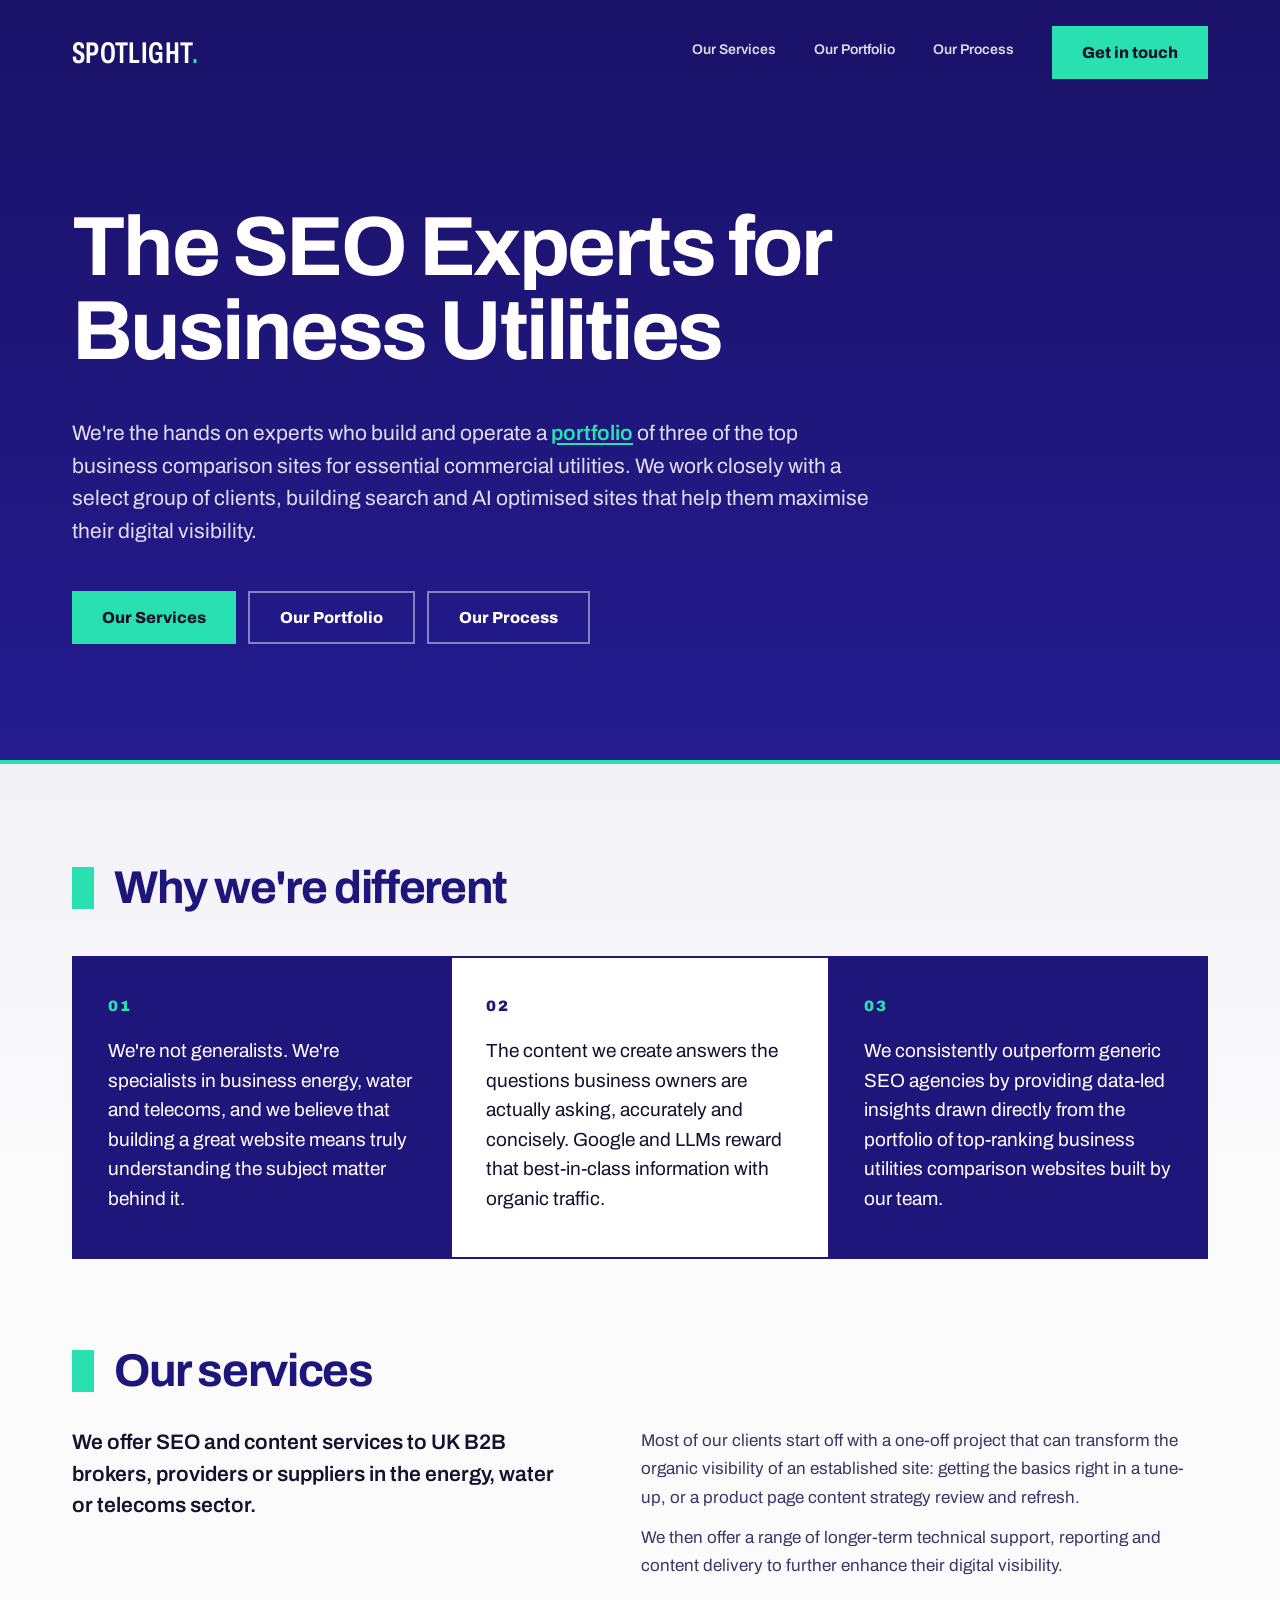
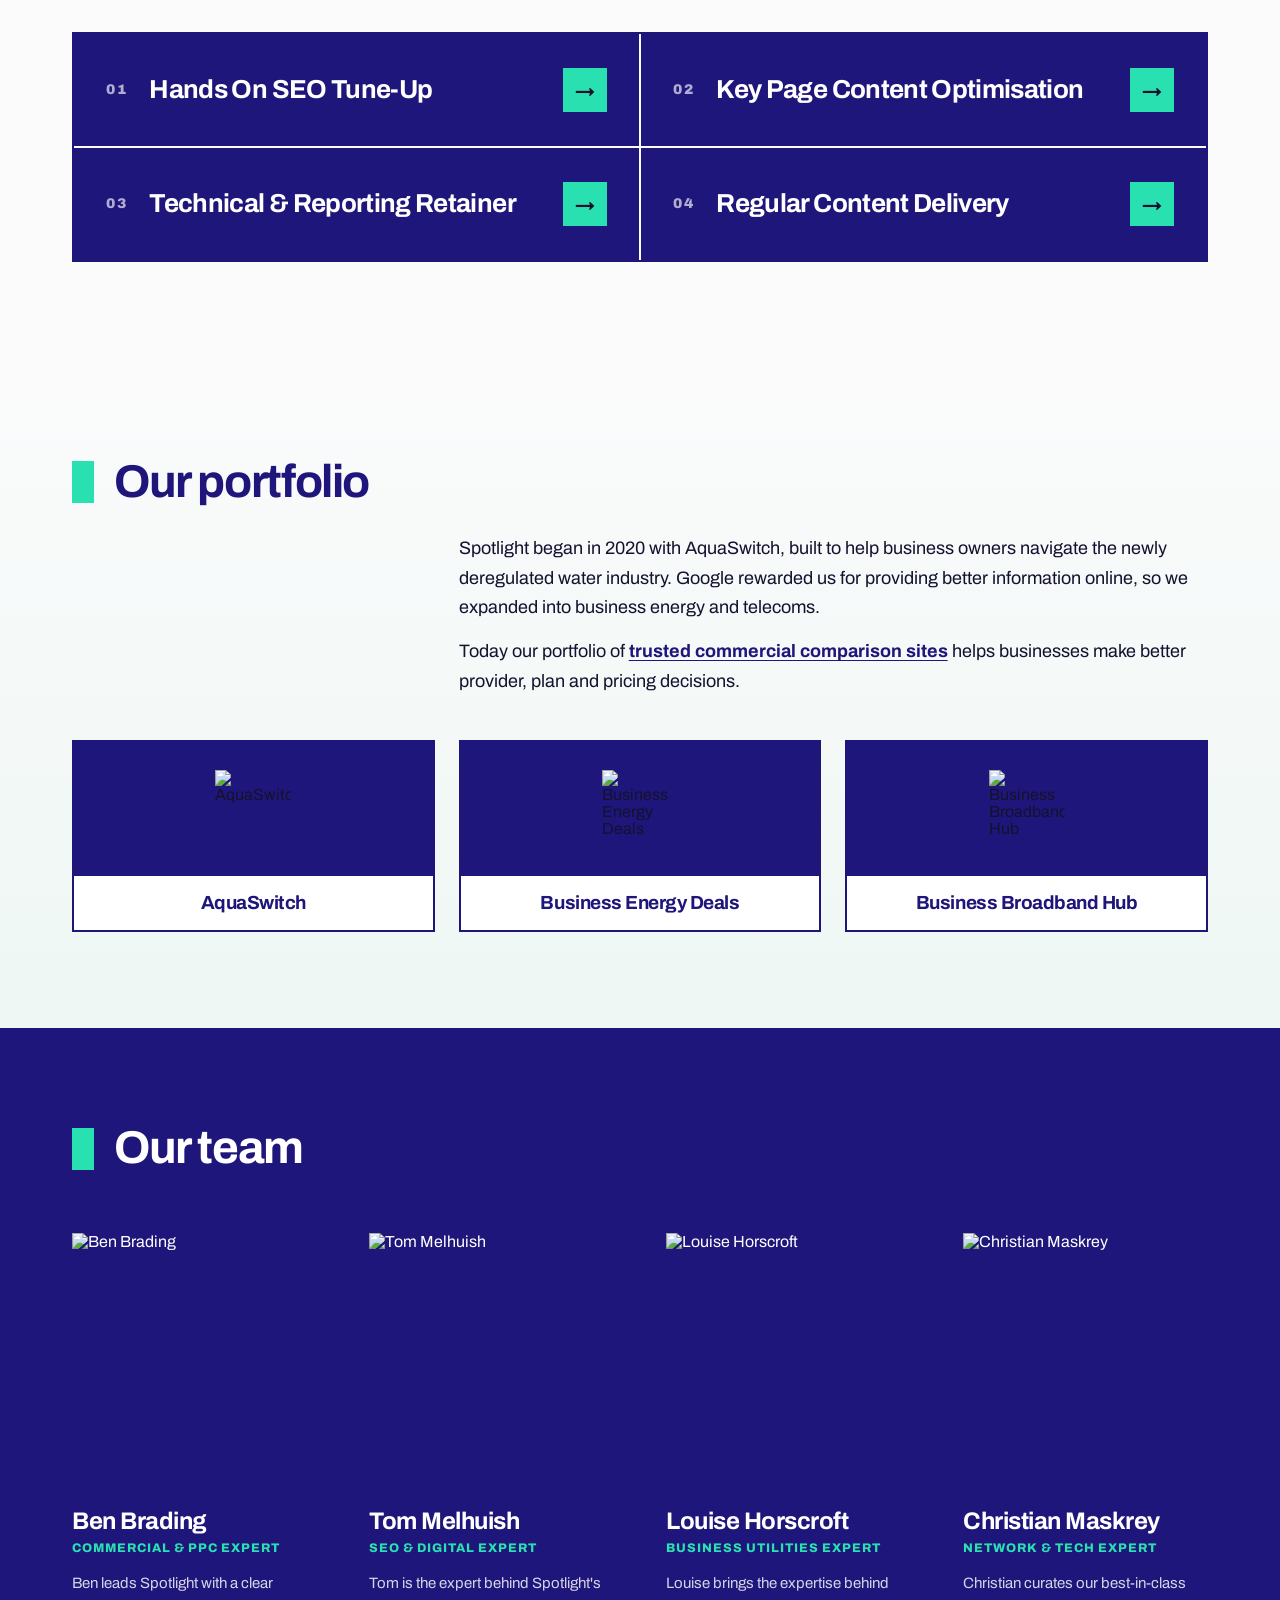
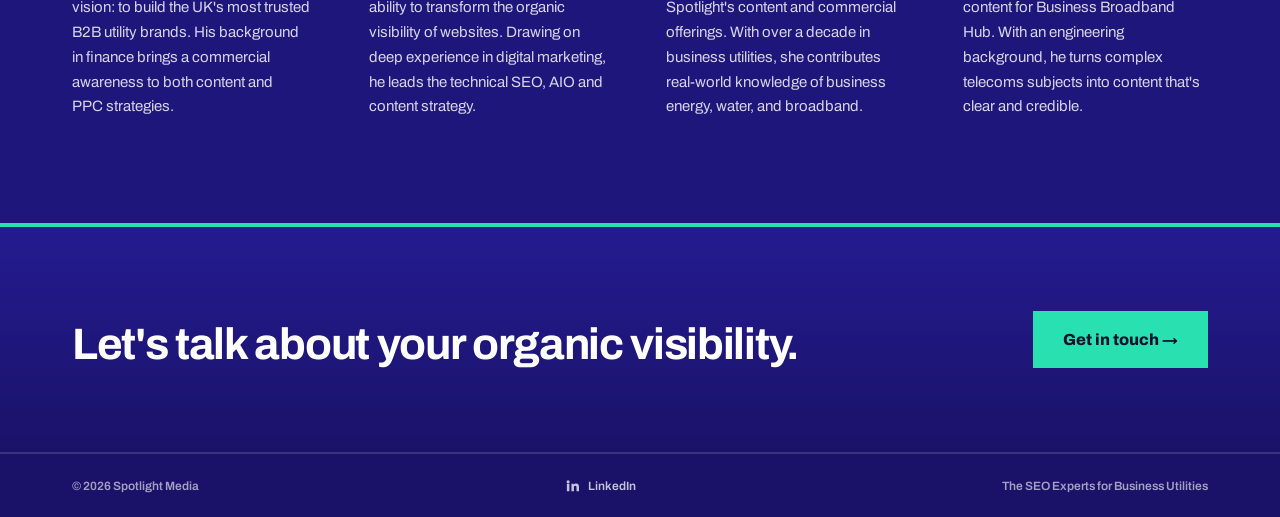
==== webflow/homepage/index.html @ 0e0b604a "Point homepage images at Webflow-hosted asset URLs Swap the local uploads/ references for the CDN UR" ====
<!DOCTYPE html>
<html lang="en-GB">
<head>
<meta charset="utf-8">
<meta name="viewport" content="width=device-width, initial-scale=1">
<title>Spotlight Media — The SEO Experts for Business Utilities</title>
<meta name="description" content="Specialist SEO and content agency for UK B2B energy, water and telecoms brands.">
<link rel="icon" href="assets/favicon.ico" sizes="any">
<link rel="icon" type="image/png" sizes="48x48" href="assets/favicon-48.png">
<link rel="icon" type="image/png" sizes="192x192" href="assets/favicon-192.png">
<link rel="apple-touch-icon" sizes="180x180" href="assets/apple-touch-icon.png">
<link rel="manifest" href="assets/site.webmanifest">
<link rel="preconnect" href="https://fonts.googleapis.com">
<link rel="preconnect" href="https://fonts.gstatic.com" crossorigin>
<link rel="stylesheet" href="https://fonts.googleapis.com/css2?family=Archivo:wght@400;500;600;700;800;900&display=swap">
<link rel="stylesheet" href="https://fonts.googleapis.com/css2?family=Archivo:wdth,wght@62..125,400..900&display=swap">
<link rel="stylesheet" href="global.css">
</head>
<body>
<!--
  FULL PAGE ASSEMBLY — for browser preview only.
  This file stitches the three components together exactly as Webflow would:
  header.html's <header> + homepage-body.html's <main> + footer.html's <footer>.
  When rebuilding in Webflow, header and footer become Components dropped
  onto every page; only the <main> content here is homepage-specific.
-->

<header class="site-header">
  <nav class="nav">
    <a href="/" class="logo">SPOTLIGHT<span class="logo__dot">.</span></a>

    <input type="checkbox" id="nav-toggle" class="nav-toggle-input">
    <label for="nav-toggle" class="nav-toggle-label" aria-label="Toggle menu"><span></span><span></span><span></span></label>

    <ul class="nav-menu">
      <li class="nav-dropdown">
        <input type="checkbox" id="services-dd" class="dropdown-toggle-input">
        <label for="services-dd" class="nav-link dropdown-toggle-label">Our Services</label>
        <div class="dropdown-list">
          <div class="dropdown-panel">
            <a class="dropdown-link" href="hands-on-seo-tune-up.html">Hands On SEO Tune-Up</a>
            <a class="dropdown-link" href="key-page-content-optimisation.html">Key Page Content Optimisation</a>
            <a class="dropdown-link" href="#">Technical &amp; Reporting Retainer</a>
            <a class="dropdown-link" href="#">Regular Content Delivery</a>
          </div>
        </div>
      </li>
      <li><a class="nav-link" href="portfolio.html">Our Portfolio</a></li>
      <li><a class="nav-link" href="process.html">Our Process</a></li>
      <li><a class="btn btn--mint" href="https://www.spotlightmedia.io/contact-us">Get in touch</a></li>
    </ul>
  </nav>

  <section class="hero">
    <h1 class="hero__title">The SEO Experts for Business Utilities</h1>
    <p class="hero__lead">We're the hands on experts who build and operate a <a href="portfolio.html">portfolio</a> of three of the top business comparison sites for essential commercial utilities. We work closely with a select group of clients, building search and AI optimised sites that help them maximise their digital visibility.</p>
    <div class="hero__actions">
      <a class="btn btn--mint" href="#our-services">Our Services</a>
      <a class="btn btn--outline" href="portfolio.html">Our Portfolio</a>
      <a class="btn btn--outline" href="process.html">Our Process</a>
    </div>
  </section>
</header>

<main>

  <div class="rule"></div>

  <section class="section" style="padding-top:100px;padding-bottom:88px;background:linear-gradient(180deg,var(--grey-1) 0%,var(--page) 70%)">
    <h2 class="section-heading"><span class="section-heading__bar"></span>Why we're different</h2>
    <div class="diff-grid">
      <div class="diff-card diff-card--navy">
        <div class="diff-card__number">01</div>
        <p class="diff-card__text">We're not generalists. We're specialists in business energy, water and telecoms, and we believe that building a great website means truly understanding the subject matter behind it.</p>
      </div>
      <div class="diff-card diff-card--white">
        <div class="diff-card__number">02</div>
        <p class="diff-card__text">The content we create answers the questions business owners are actually asking, accurately and concisely. Google and LLMs reward that best-in-class information with organic traffic.</p>
      </div>
      <div class="diff-card diff-card--navy">
        <div class="diff-card__number">03</div>
        <p class="diff-card__text">We consistently outperform generic SEO agencies by providing data-led insights drawn directly from the portfolio of top-ranking business utilities comparison websites built by our team.</p>
      </div>
    </div>
  </section>

  <section id="our-services" class="section" style="padding-top:0;padding-bottom:100px">
    <h2 class="section-heading" style="margin-bottom:32px"><span class="section-heading__bar"></span>Our services</h2>
    <div class="services-intro">
      <p class="services-intro__lead">We offer SEO and content services to UK B2B brokers, providers or suppliers in the energy, water or telecoms sector.</p>
      <div class="services-intro__copy">
        <p>Most of our clients start off with a one-off project that can transform the organic visibility of an established site: getting the basics right in a tune-up, or a product page content strategy review and refresh.</p>
        <p>We then offer a range of longer-term technical support, reporting and content delivery to further enhance their digital visibility.</p>
      </div>
    </div>
    <div class="service-tiles">
      <a class="stile" href="hands-on-seo-tune-up.html"><span class="stile__number">01</span><span class="stile__title">Hands On SEO Tune-Up</span><span class="stile__arrow">→</span></a>
      <a class="stile" href="key-page-content-optimisation.html"><span class="stile__number">02</span><span class="stile__title">Key Page Content Optimisation</span><span class="stile__arrow">→</span></a>
      <a class="stile" href="#"><span class="stile__number">03</span><span class="stile__title">Technical &amp; Reporting Retainer</span><span class="stile__arrow">→</span></a>
      <a class="stile" href="#"><span class="stile__number">04</span><span class="stile__title">Regular Content Delivery</span><span class="stile__arrow">→</span></a>
    </div>
  </section>

  <section class="section" style="padding-top:96px;padding-bottom:96px;background:linear-gradient(180deg,var(--page) 0%,var(--mint-wash) 100%)">
    <h2 class="section-heading" style="margin-bottom:0"><span class="section-heading__bar"></span>Our portfolio</h2>
    <div class="portfolio-intro">
      <div class="portfolio-intro__copy">
        <p>Spotlight began in 2020 with AquaSwitch, built to help business owners navigate the newly deregulated water industry. Google rewarded us for providing better information online, so we expanded into business energy and telecoms.</p>
        <p>Today our portfolio of <a href="#">trusted commercial comparison sites</a> helps businesses make better provider, plan and pricing decisions.</p>
      </div>
    </div>
    <div class="portfolio-grid">
      <a class="pcard" href="#">
        <span class="pcard__image"><img src="https://cdn.prod.website-files.com/6706211543b3f7039297bd5b/6a85c225a0539a653e91e392_aquaswitch-icon.png" alt="AquaSwitch"></span>
        <span class="pcard__label"><span class="pcard__name">AquaSwitch</span></span>
      </a>
      <a class="pcard" href="#">
        <span class="pcard__image"><img src="https://cdn.prod.website-files.com/6706211543b3f7039297bd5b/6a85c225a0539a653e91e397_business-energy-deals-icon.png" alt="Business Energy Deals"></span>
        <span class="pcard__label"><span class="pcard__name">Business Energy Deals</span></span>
      </a>
      <a class="pcard" href="#">
        <span class="pcard__image"><img src="https://cdn.prod.website-files.com/6706211543b3f7039297bd5b/6a85c2250cf874a06ec9a4ac_business-broadband-hub-icon.png" alt="Business Broadband Hub"></span>
        <span class="pcard__label"><span class="pcard__name">Business Broadband Hub</span></span>
      </a>
    </div>
  </section>

  <section class="section" style="padding-top:96px;padding-bottom:104px;background:var(--navy);color:#fff">
    <h2 class="section-heading section-heading--on-navy" style="margin-bottom:60px"><span class="section-heading__bar"></span>Our team</h2>
    <div class="team-grid">
      <div>
        <img class="team-photo" src="https://cdn.prod.website-files.com/6706211543b3f7039297bd5b/69c3b566773a6ce063313638_Ben-Brading-Circle-Bio-1.png" alt="Ben Brading">
        <div class="team-name">Ben Brading</div>
        <div class="team-role">Commercial &amp; PPC Expert</div>
        <p class="team-bio">Ben leads Spotlight with a clear vision: to build the UK's most trusted B2B utility brands. His background in finance brings a commercial awareness to both content and PPC strategies.</p>
      </div>
      <div>
        <img class="team-photo" src="https://cdn.prod.website-files.com/6706211543b3f7039297bd5b/69c3b565dcd1a21b77509ce3_New-Circle-Test-1.png" alt="Tom Melhuish">
        <div class="team-name">Tom Melhuish</div>
        <div class="team-role">SEO &amp; Digital Expert</div>
        <p class="team-bio">Tom is the expert behind Spotlight's ability to transform the organic visibility of websites. Drawing on deep experience in digital marketing, he leads the technical SEO, AIO and content strategy.</p>
      </div>
      <div>
        <img class="team-photo" src="https://cdn.prod.website-files.com/6706211543b3f7039297bd5b/69c3b5666724a87e34dafbef_Louise-Horscroft.png" alt="Louise Horscroft">
        <div class="team-name">Louise Horscroft</div>
        <div class="team-role">Business Utilities Expert</div>
        <p class="team-bio">Louise brings the expertise behind Spotlight's content and commercial offerings. With over a decade in business utilities, she contributes real-world knowledge of business energy, water, and broadband.</p>
      </div>
      <div>
        <img class="team-photo" src="https://cdn.prod.website-files.com/6706211543b3f7039297bd5b/6a85c22545d11fde207fcc8d_team-christian-maskrey.png" alt="Christian Maskrey">
        <div class="team-name">Christian Maskrey</div>
        <div class="team-role">Network &amp; Tech Expert</div>
        <p class="team-bio">Christian curates our best-in-class content for Business Broadband Hub. With an engineering background, he turns complex telecoms subjects into content that's clear and credible.</p>
      </div>
    </div>
  </section>

</main>

<footer>
  <div class="rule"></div>

  <div class="cta-band">
    <h2 class="cta-band__heading">Let's talk about your organic visibility.</h2>
    <a class="btn btn--mint btn--footer-cta" href="https://www.spotlightmedia.io/contact-us">Get in touch →</a>
  </div>

  <div class="legal-bar">
    <span>© 2026 Spotlight Media</span>
    <a class="legal-bar__linkedin" href="https://www.linkedin.com/company/spotlight-business-media/" target="_blank" rel="noopener">
      <svg width="15" height="15" viewBox="0 0 24 24" fill="currentColor" aria-hidden="true"><path d="M4.98 3.5a2.5 2.5 0 1 1 0 5 2.5 2.5 0 0 1 0-5zM3 9h4v12H3V9zm7 0h3.8v1.7h.05c.53-.95 1.83-1.95 3.77-1.95 4.03 0 4.78 2.5 4.78 5.76V21h-4v-5.6c0-1.34-.03-3.06-1.9-3.06-1.9 0-2.2 1.45-2.2 2.96V21h-4V9z"></path></svg>
      LinkedIn
    </a>
    <span>The SEO Experts for Business Utilities</span>
  </div>
</footer>

</body>
</html>
---- webflow/homepage/global.css ----
/* ==========================================================================
   Spotlight Media — global stylesheet
   Shared by every component: header, footer, and all page bodies.
   In Webflow: paste this into Project Settings → Custom Code → Head Code
   inside a <style> tag, or recreate each rule as Webflow classes/Variables.
   ========================================================================== */

:root{
  --navy:#1f167b;
  --navy-deep:#1a1268;
  --navy-bright:#241b90;
  --ink:#14122e;
  --ink-soft:#3a3768;
  --mint:#29e0b0;
  --page:#fbfbfc;
  --grey-1:#f2f2f7;
  --mint-wash:#eef7f4;
  --mint-tint:#eaf9f4;

  /* Gutter shrinks at each breakpoint below; see media queries at the end. */
  --gutter:72px;
  --rule:2px;
}

*,*::before,*::after{box-sizing:border-box}
body{margin:0;background:var(--page);color:var(--ink);font-family:Archivo,system-ui,sans-serif;-webkit-font-smoothing:antialiased}
img{max-width:100%;display:block}
a{color:var(--navy);text-underline-offset:3px}
a:hover{color:var(--mint)}
p{text-wrap:pretty}

/* ---- layout helpers -------------------------------------------------- */
.section{padding-left:var(--gutter);padding-right:var(--gutter)}
.rule{height:4px;background:var(--mint)}

.section-heading{margin:0 0 44px;display:flex;align-items:center;gap:20px;font-size:46px;font-weight:700;line-height:1.05;letter-spacing:-.03em;color:var(--navy)}
.section-heading--on-navy{color:#fff}
.section-heading__bar{width:22px;height:42px;background:var(--mint);display:block;flex:none}

/* ---- buttons ---------------------------------------------------------- */
.btn{display:inline-flex;align-items:center;justify-content:center;text-decoration:none;font-weight:800;font-size:16px;white-space:nowrap;transition:background .18s,color .18s,border-color .18s}
.btn--mint{background:var(--mint);color:var(--ink);padding:18px 30px}
.btn--mint:hover{background:#20c79c;color:var(--ink)}
.btn--outline{border:2px solid rgba(255,255,255,.45);color:#fff;padding:16px 30px}
.btn--outline:hover{border-color:var(--mint);color:var(--mint)}
.btn--footer-cta{padding:20px 30px}

/* ---- header / nav ------------------------------------------------------ */
.site-header{background:linear-gradient(180deg,var(--navy-deep) 0%,var(--navy) 52%,var(--navy-bright) 100%);color:#fff}
.nav{display:flex;align-items:center;justify-content:space-between;padding:26px var(--gutter);position:relative;z-index:30}

.logo{text-decoration:none;color:#fff;font-variation-settings:'wdth' 62,'wght' 600;font-size:30px;line-height:1;letter-spacing:.012em}
.logo:hover{color:#fff}
.logo__dot{color:var(--mint)}

.nav-menu{display:flex;align-items:center;gap:38px;font-size:14px;font-weight:600;list-style:none;margin:0;padding:0}
.nav-menu li{display:flex}

.nav-link{color:rgba(255,255,255,.85);text-decoration:none;padding-bottom:4px;border-bottom:2px solid transparent;transition:border-color .18s,color .18s}
.nav-link:hover,.nav-link:focus-visible{color:var(--mint);border-bottom-color:var(--mint)}

.nav-dropdown{position:relative;display:flex;align-items:center}
/* Hidden checkbox drives the mobile tap-to-open state; hover/focus-within drive desktop. */
.dropdown-toggle-input{position:absolute;opacity:0;pointer-events:none}
.dropdown-toggle-label{cursor:pointer}
.dropdown-list{position:absolute;top:100%;left:-20px;padding-top:20px;min-width:300px;opacity:0;visibility:hidden;transform:translateY(-6px);transition:opacity .16s,transform .16s,visibility .16s}
.nav-dropdown:hover .dropdown-list,
.nav-dropdown:focus-within .dropdown-list,
.dropdown-toggle-input:checked ~ .dropdown-list{opacity:1;visibility:visible;transform:none}
.dropdown-panel{background:#fff;border:2px solid var(--navy);display:flex;flex-direction:column;box-shadow:0 18px 40px rgba(20,18,46,.22)}
.dropdown-link{display:block;padding:14px 20px;color:var(--navy);text-decoration:none;font-size:14px;font-weight:700;border-top:2px solid rgba(20,18,46,.12);transition:background .16s}
.dropdown-link:first-child{border-top:none}
.dropdown-link:hover,.dropdown-link:focus-visible{background:var(--mint-tint);color:var(--navy)}

/* Mobile nav toggle — CSS-only checkbox pattern, no JS. Kept below ~900px. */
.nav-toggle-input{position:absolute;opacity:0;pointer-events:none}
.nav-toggle-label{display:none;width:28px;height:20px;position:relative;cursor:pointer;flex:none}
.nav-toggle-label span{position:absolute;left:0;right:0;height:2px;background:#fff;transition:transform .2s,opacity .2s}
.nav-toggle-label span:nth-child(1){top:0}
.nav-toggle-label span:nth-child(2){top:9px}
.nav-toggle-label span:nth-child(3){top:18px}

/* ---- footer -------------------------------------------------------------- */
.cta-band{background:linear-gradient(180deg,var(--navy-bright) 0%,var(--navy) 55%,var(--navy-deep) 100%);color:#fff;padding:84px var(--gutter);display:flex;align-items:end;justify-content:space-between;gap:60px}
.cta-band__heading{margin:0;font-size:44px;font-weight:700;line-height:1.1;letter-spacing:-.03em;max-width:760px}

.legal-bar{background:var(--navy-deep);color:rgba(255,255,255,.6);padding:24px var(--gutter);display:flex;justify-content:space-between;align-items:center;gap:16px;font-size:12px;font-weight:600;border-top:2px solid rgba(255,255,255,.14)}
.legal-bar__linkedin{display:flex;align-items:center;gap:8px;color:rgba(255,255,255,.75);text-decoration:none;font-size:12px;font-weight:600}
.legal-bar__linkedin:hover{color:var(--mint)}

/* ---- hero ---------------------------------------------------------------- */
.hero{padding:100px var(--gutter) 116px}
.hero__title{margin:0;font-size:84px;font-weight:700;line-height:1;letter-spacing:-.03em;max-width:1000px}
.hero__lead{margin:44px 0 0;font-size:21px;line-height:1.55;max-width:800px;color:rgba(255,255,255,.86)}
.hero__lead a{color:var(--mint);font-weight:600}
.hero__actions{display:flex;flex-wrap:wrap;gap:12px;margin-top:44px}

/* ---- "why we're different" cards ----------------------------------------- */
.diff-grid{display:grid;grid-template-columns:repeat(3,1fr);gap:2px;background:var(--navy);border:2px solid var(--navy)}
.diff-card{padding:40px 34px 44px}
.diff-card--navy{background:var(--navy);color:#fff}
.diff-card--white{background:#fff;color:var(--ink)}
.diff-card__number{font-size:15px;font-weight:900;letter-spacing:.12em}
.diff-card--navy .diff-card__number{color:var(--mint)}
.diff-card--white .diff-card__number{color:var(--navy)}
.diff-card__text{margin:22px 0 0;font-size:19px;line-height:1.55}

/* ---- services --------------------------------------------------------- */
.services-intro{display:grid;grid-template-columns:1fr 1fr;gap:2px}
.services-intro__lead{margin:0;padding-right:62px;font-size:21px;line-height:1.5;font-weight:600}
.services-intro__copy{display:flex;flex-direction:column;gap:12px}
.services-intro__copy p{margin:0;font-size:17px;line-height:1.65;color:var(--ink-soft)}

.service-tiles{display:grid;grid-template-columns:repeat(2,1fr);gap:2px;margin-top:52px;background:rgba(255,255,255,.28);border:2px solid var(--navy)}
.stile{display:grid;grid-template-columns:auto 1fr auto;align-items:center;gap:22px;padding:34px 32px;background:var(--navy);color:#fff;text-decoration:none;transition:background .18s,color .18s}
.stile:hover,.stile:focus-visible{background:#fff;color:var(--navy)}
.stile__number{font-size:14px;font-weight:900;letter-spacing:.12em;opacity:.65}
.stile__title{font-size:26px;font-weight:700;letter-spacing:-.025em;line-height:1.1}
.stile__arrow{width:44px;height:44px;display:flex;align-items:center;justify-content:center;background:var(--mint);color:var(--ink);font-size:20px;font-weight:800;transition:transform .18s}
.stile:hover .stile__arrow,.stile:focus-visible .stile__arrow{transform:translateX(6px)}

/* ---- portfolio ---------------------------------------------------------- */
.portfolio-intro{display:grid;grid-template-columns:repeat(3,1fr);gap:24px;margin-top:28px}
.portfolio-intro__copy{grid-column:2 / 4;display:flex;flex-direction:column;gap:14px}
.portfolio-intro__copy p{margin:0;font-size:18px;line-height:1.65}
.portfolio-intro__copy a{font-weight:700}

.portfolio-grid{display:grid;grid-template-columns:repeat(3,1fr);gap:24px;margin-top:44px}
.pcard{display:block;background:#fff;border:2px solid var(--navy);text-decoration:none;color:var(--ink);transition:transform .18s,box-shadow .18s}
.pcard:hover,.pcard:focus-visible{transform:translateY(-4px);box-shadow:0 10px 0 rgba(31,22,123,.12)}
.pcard__image{display:flex;align-items:center;justify-content:center;height:132px;background:var(--navy);transition:background .18s}
.pcard:hover .pcard__image,.pcard:focus-visible .pcard__image{background:var(--ink)}
.pcard__image img{width:76px;height:76px;object-fit:contain}
.pcard__label{display:block;padding:16px 20px 17px;border-top:2px solid var(--navy);text-align:center}
.pcard__name{display:block;font-size:19px;font-weight:700;letter-spacing:-.025em;color:var(--navy)}

/* ---- team ---------------------------------------------------------------- */
.team-grid{display:grid;grid-template-columns:repeat(4,1fr);gap:52px}
.team-photo{width:100%;aspect-ratio:1;object-fit:cover}
.team-name{font-size:24px;font-weight:700;margin-top:30px;letter-spacing:-.02em;color:#fff}
.team-role{font-size:12.5px;font-weight:800;letter-spacing:.08em;text-transform:uppercase;color:var(--mint);margin-top:7px}
.team-bio{margin:16px 0 0;font-size:15px;line-height:1.65;color:rgba(255,255,255,.82)}

/* ==========================================================================
   Responsive behaviour — authored per the handoff's guidance.
   Gutter: 72px desktop → 40px tablet → 24px mobile.
   ========================================================================== */

@media (max-width:1100px){
  :root{--gutter:40px}
  .team-grid{grid-template-columns:repeat(2,1fr);gap:40px}
}

@media (max-width:900px){
  .diff-grid{grid-template-columns:1fr}
  .services-intro{grid-template-columns:1fr;gap:24px}
  .services-intro__lead{padding-right:0}
  .service-tiles{grid-template-columns:1fr}
  .portfolio-intro{grid-template-columns:1fr}
  .portfolio-intro__copy{grid-column:auto}
  .portfolio-grid{grid-template-columns:1fr}

  /* Nav collapses to a burger; menu opens as a full-width panel below the bar. */
  .nav-toggle-label{display:block}
  .nav-menu{position:absolute;top:100%;left:0;right:0;flex-direction:column;align-items:stretch;gap:0;background:var(--navy-deep);padding:0;max-height:0;overflow:hidden;transition:max-height .2s ease}
  .nav-toggle-input:checked ~ .nav-menu{max-height:480px}
  .nav-menu li{padding:16px 40px;border-top:1px solid rgba(255,255,255,.14)}
  .nav-menu li:first-child{border-top:none}
  .nav-dropdown{flex-direction:column;align-items:flex-start;width:100%}
  .dropdown-list{position:static;padding-top:12px;min-width:0;opacity:1;visibility:visible;transform:none;max-height:0;overflow:hidden;transition:max-height .18s ease;width:100%}
  .dropdown-toggle-input:checked ~ .dropdown-list{max-height:260px}
  .dropdown-panel{border:none;box-shadow:none}
  .dropdown-link{padding:12px 0;border-top:1px solid rgba(20,18,46,.08)}
  .nav-menu .btn{width:100%;padding:14px 20px}
}

@media (max-width:760px){
  :root{--gutter:24px}
  .hero{padding:64px var(--gutter) 72px}
  .hero__title{font-size:clamp(40px,10vw,52px)}
  .hero__lead{font-size:18px}
  .section-heading{font-size:32px;margin-bottom:32px}
  .cta-band__heading{font-size:32px}
  .team-grid{grid-template-columns:1fr;gap:36px}
  .cta-band{flex-direction:column;align-items:flex-start;padding:56px var(--gutter)}
  .cta-band .btn{width:100%}
  .legal-bar{flex-direction:column;text-align:center}
  .hero__actions .btn{flex:1 1 auto}
}
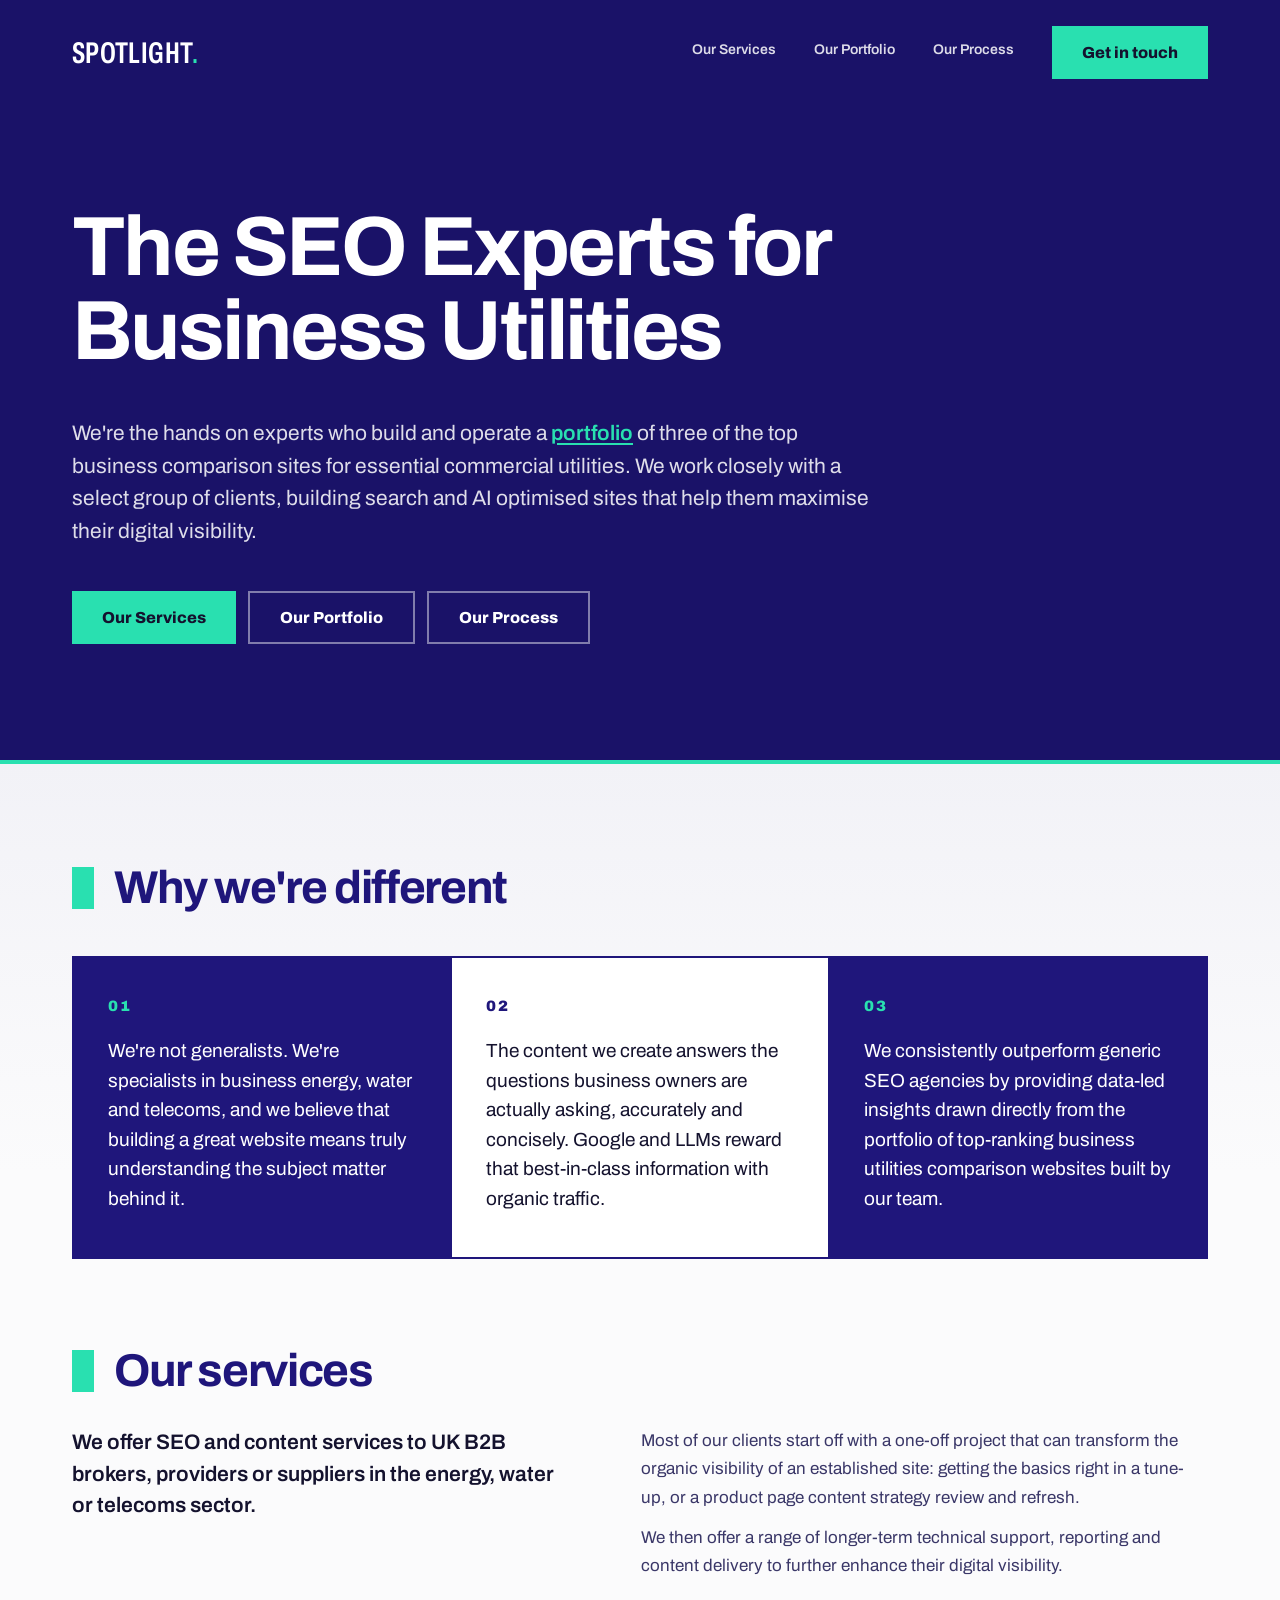
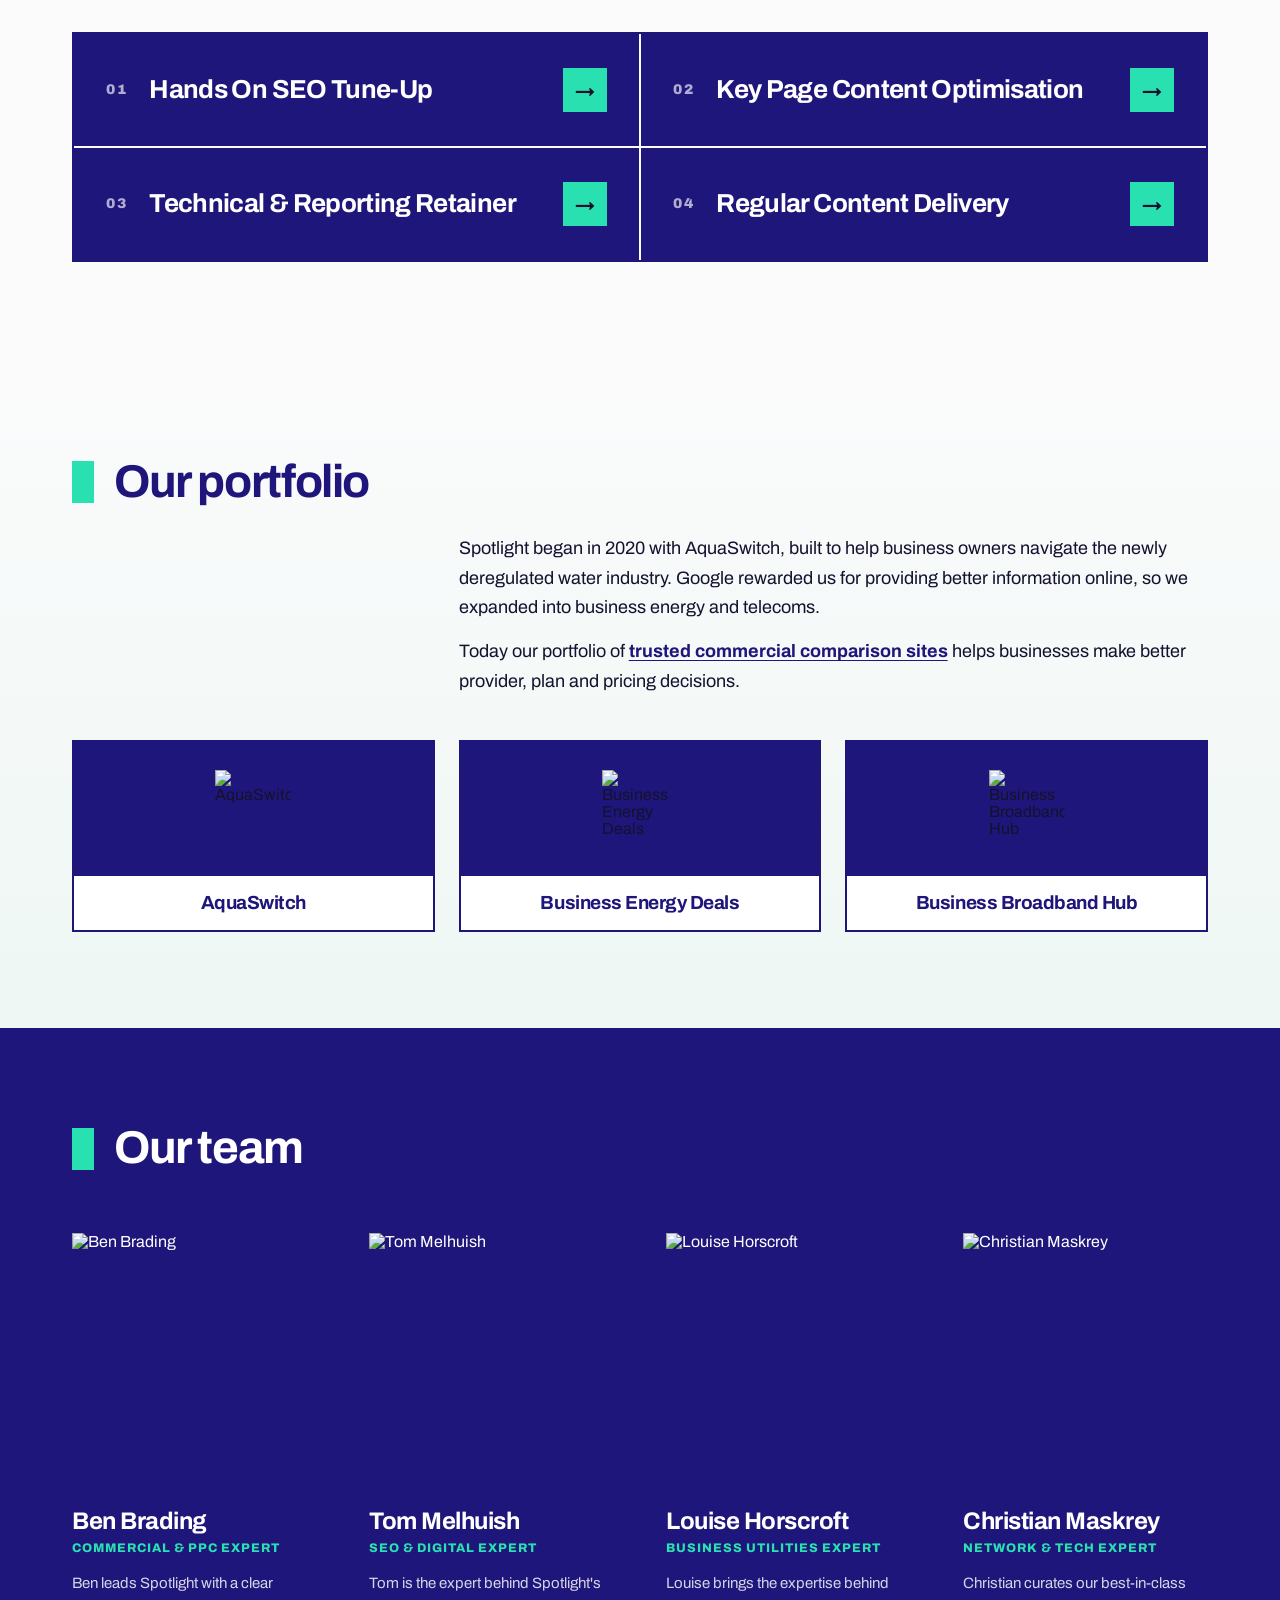
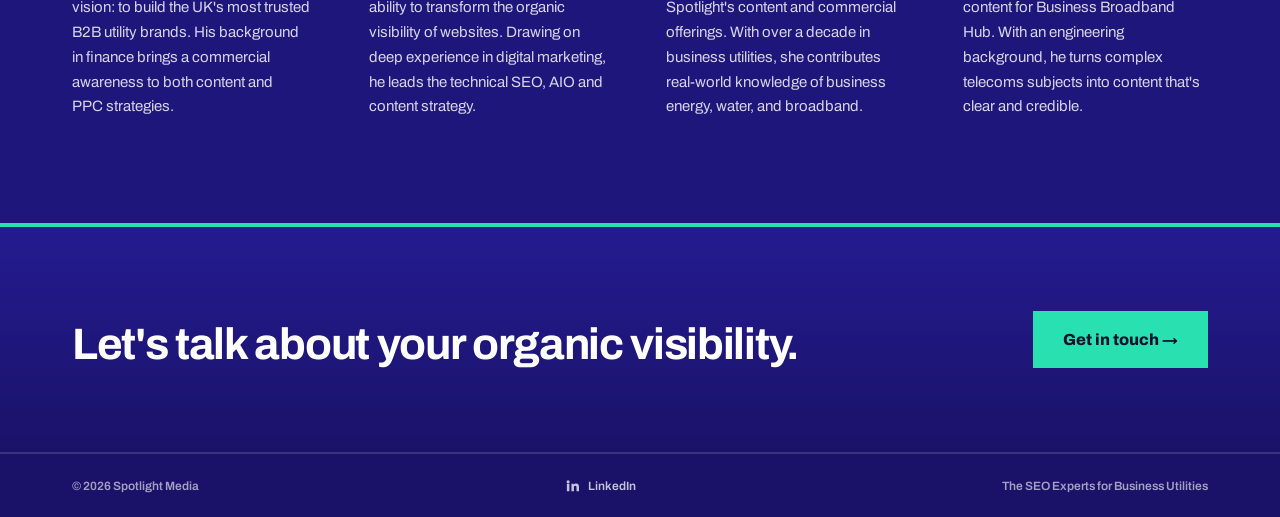
==== commit 197990b4: "Fix visible seam between header and hero gradients Header and hero each painted their own copy of th" ====
--- a/webflow/homepage/index.html
+++ b/webflow/homepage/index.html
@@ -25,7 +25,7 @@
   onto every page; only the <main> content here is homepage-specific.
 -->
 
-<header class="site-header">
+<header class="header-band">
   <nav class="nav">
     <a href="/" class="logo">SPOTLIGHT<span class="logo__dot">.</span></a>
 
--- a/webflow/homepage/global.css
+++ b/webflow/homepage/global.css
@@ -47,6 +47,9 @@
 
 /* ---- header / nav ------------------------------------------------------ */
 .site-header{background:linear-gradient(180deg,var(--navy-deep) 0%,var(--navy) 52%,var(--navy-bright) 100%);color:#fff}
+/* Flat colour matching the hero gradient's own starting stop, so the two
+   meet at an identical pixel value instead of two gradients butting together. */
+.header-band{background:var(--navy-deep);color:#fff}
 .nav{display:flex;align-items:center;justify-content:space-between;padding:26px var(--gutter);position:relative;z-index:30}
 
 .logo{text-decoration:none;color:#fff;font-variation-settings:'wdth' 62,'wght' 600;font-size:30px;line-height:1;letter-spacing:.012em}
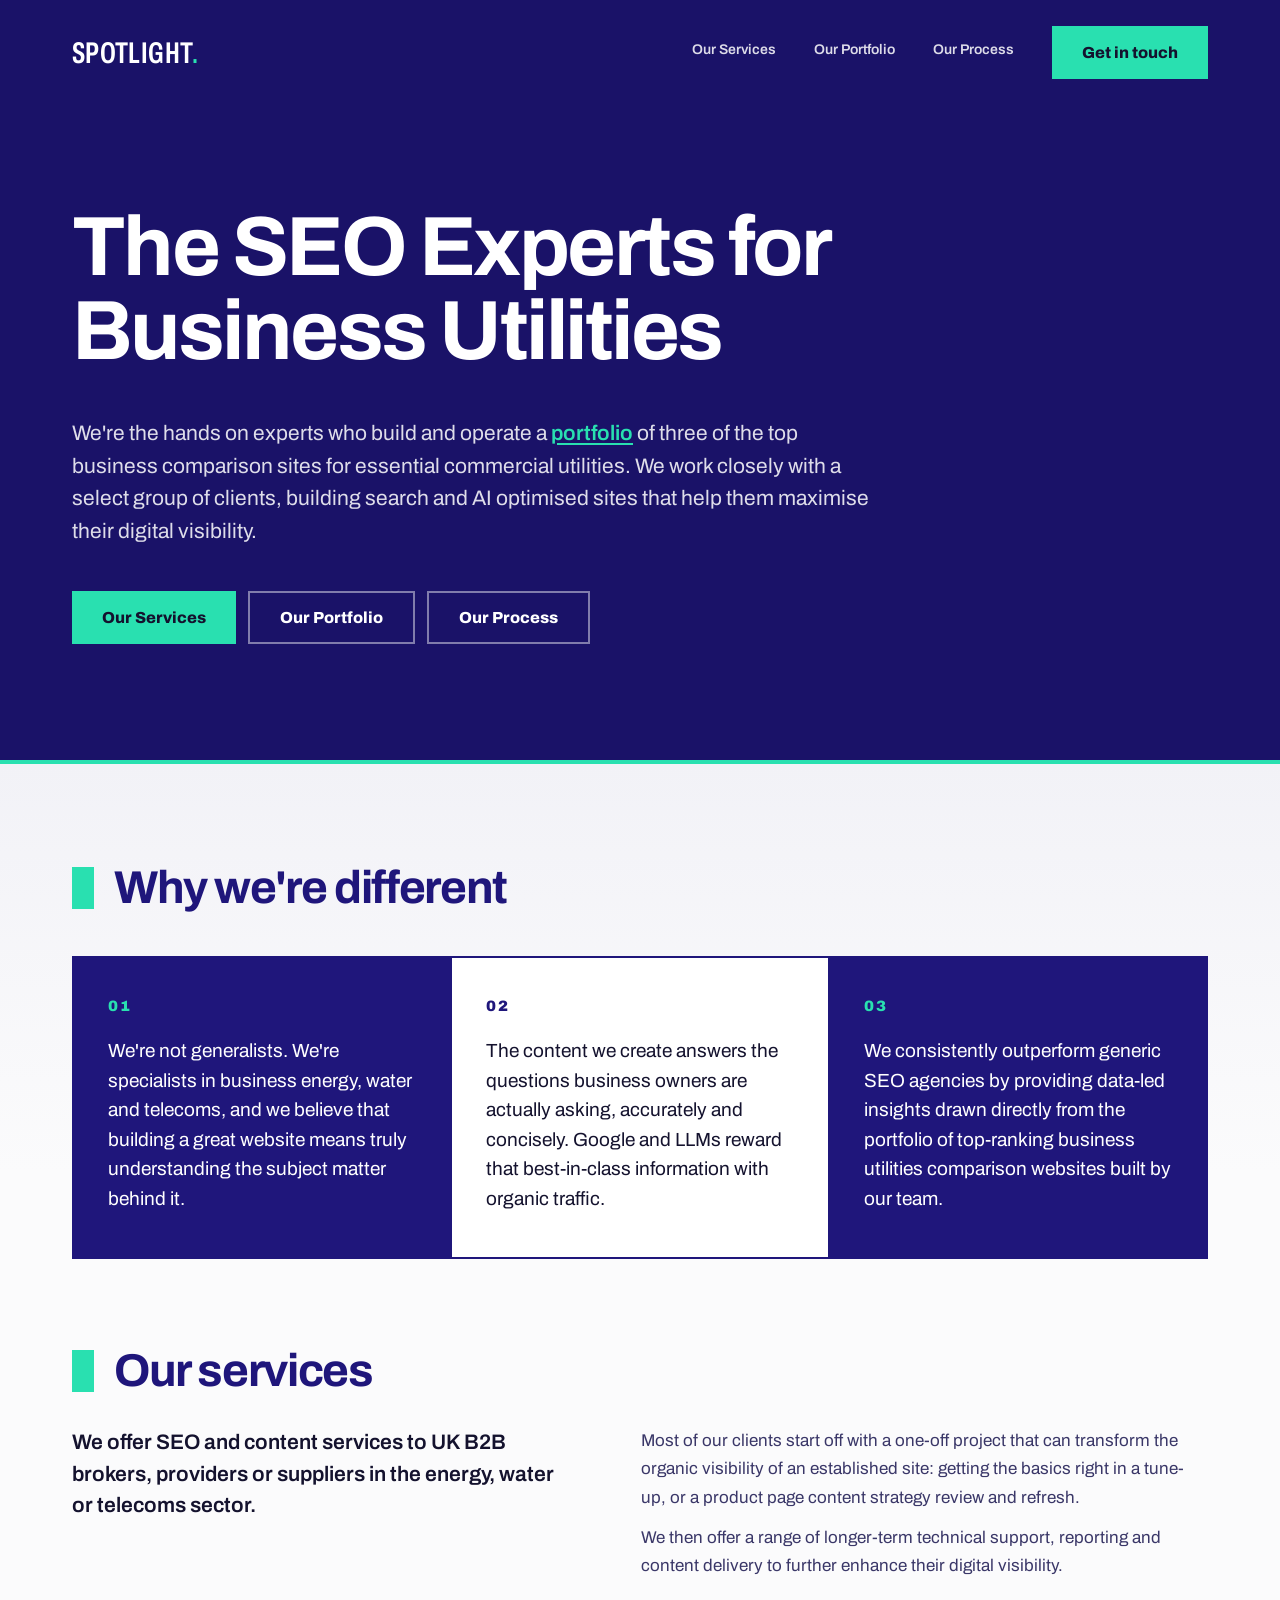
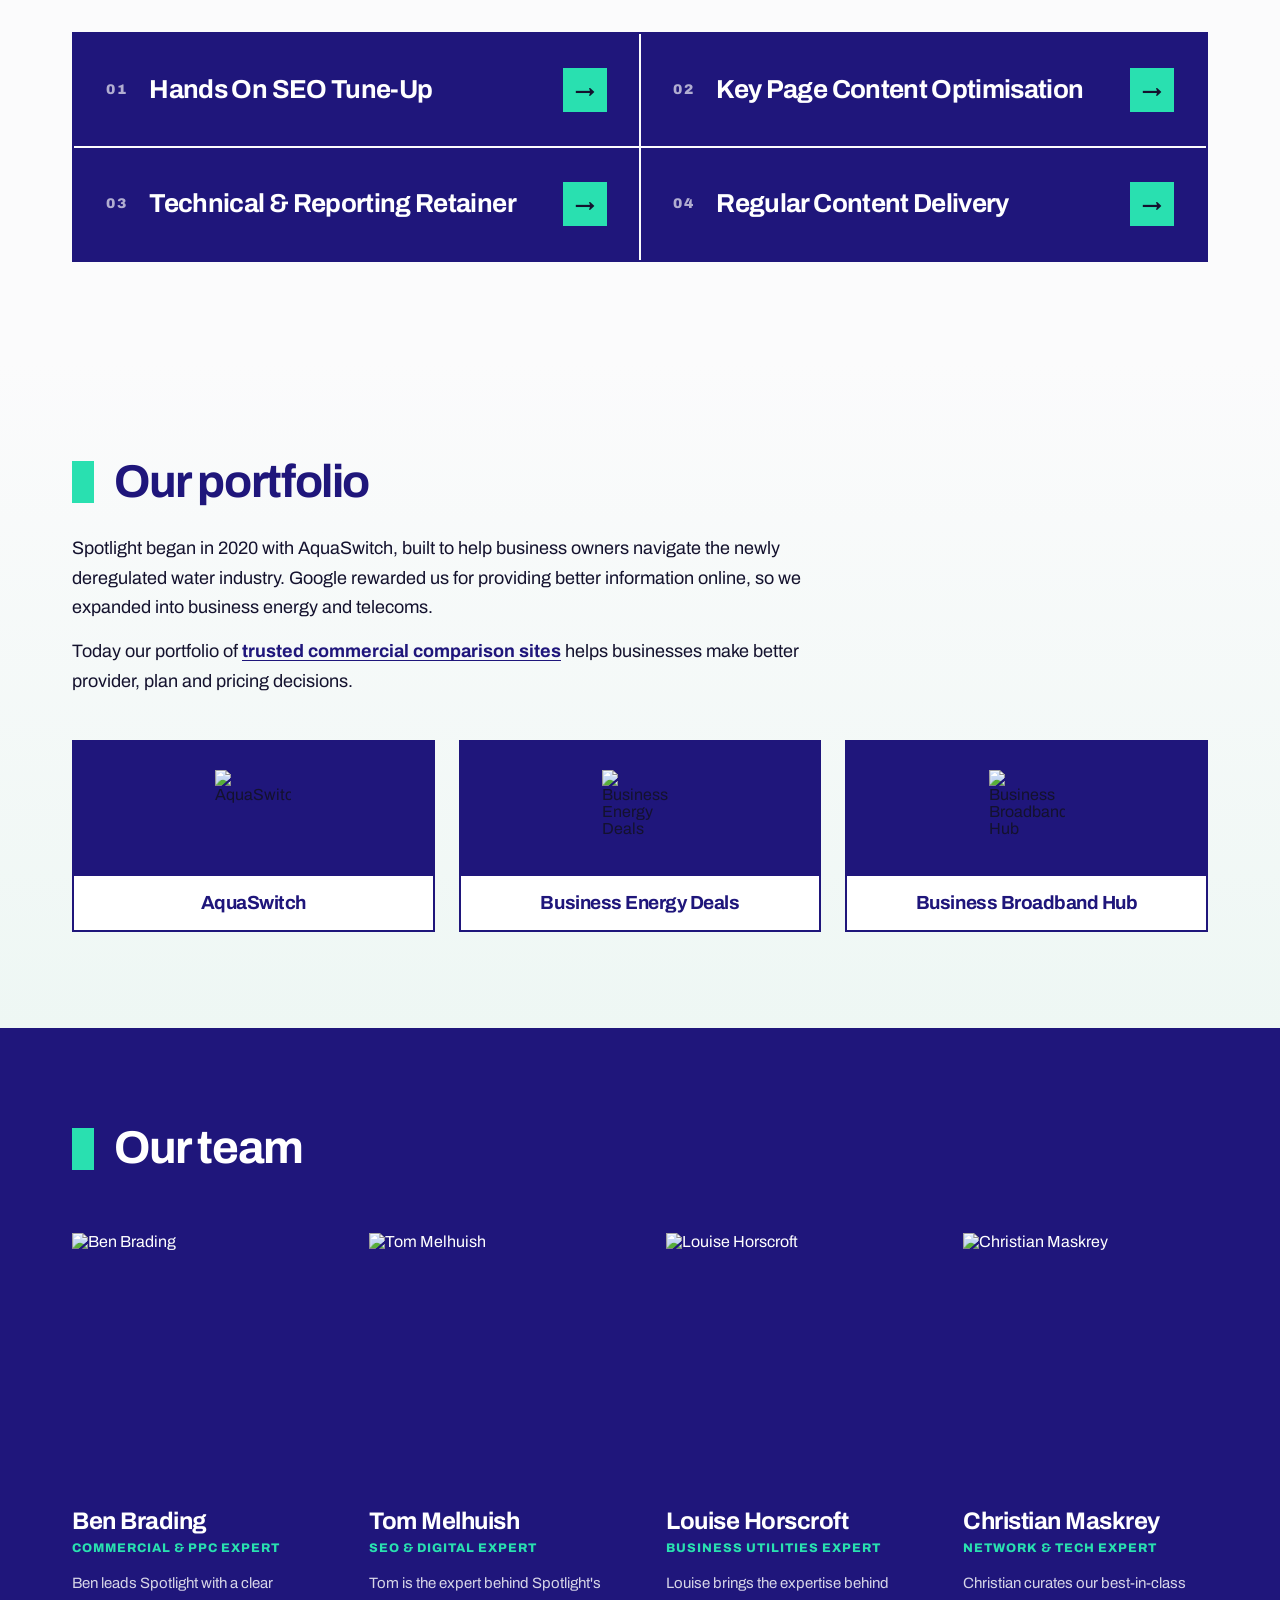
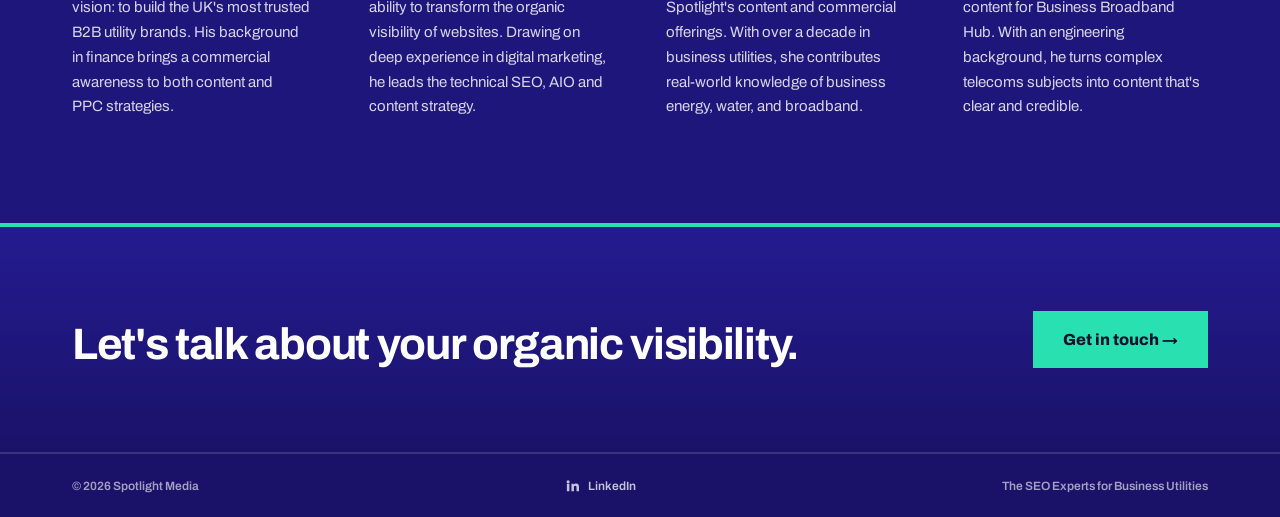
==== commit c4711252: "Update homepage portfolio links, team photos, and intro alignment Points the three portfolio card li" ====
--- a/webflow/homepage/index.html
+++ b/webflow/homepage/index.html
@@ -38,26 +38,24 @@
         <label for="services-dd" class="nav-link dropdown-toggle-label">Our Services</label>
         <div class="dropdown-list">
           <div class="dropdown-panel">
-            <a class="dropdown-link" href="hands-on-seo-tune-up.html">Hands On SEO Tune-Up</a>
-            <a class="dropdown-link" href="key-page-content-optimisation.html">Key Page Content Optimisation</a>
-            <a class="dropdown-link" href="#">Technical &amp; Reporting Retainer</a>
-            <a class="dropdown-link" href="#">Regular Content Delivery</a>
+            <a class="dropdown-link" href="https://www.spotlightmedia.io/tune-up">Hands On SEO Tune-Up</a>
+            <a class="dropdown-link" href="https://www.spotlightmedia.io/key-page-optimisation">Key Page Content Optimisation</a>
           </div>
         </div>
       </li>
-      <li><a class="nav-link" href="portfolio.html">Our Portfolio</a></li>
-      <li><a class="nav-link" href="process.html">Our Process</a></li>
+      <li><a class="nav-link" href="https://www.spotlightmedia.io/our-portfolio">Our Portfolio</a></li>
+      <li><a class="nav-link" href="https://www.spotlightmedia.io/our-process">Our Process</a></li>
       <li><a class="btn btn--mint" href="https://www.spotlightmedia.io/contact-us">Get in touch</a></li>
     </ul>
   </nav>
 
   <section class="hero">
     <h1 class="hero__title">The SEO Experts for Business Utilities</h1>
-    <p class="hero__lead">We're the hands on experts who build and operate a <a href="portfolio.html">portfolio</a> of three of the top business comparison sites for essential commercial utilities. We work closely with a select group of clients, building search and AI optimised sites that help them maximise their digital visibility.</p>
+    <p class="hero__lead">We're the hands on experts who build and operate a <a href="https://www.spotlightmedia.io/our-portfolio">portfolio</a> of three of the top business comparison sites for essential commercial utilities. We work closely with a select group of clients, building search and AI optimised sites that help them maximise their digital visibility.</p>
     <div class="hero__actions">
       <a class="btn btn--mint" href="#our-services">Our Services</a>
-      <a class="btn btn--outline" href="portfolio.html">Our Portfolio</a>
-      <a class="btn btn--outline" href="process.html">Our Process</a>
+      <a class="btn btn--outline" href="https://www.spotlightmedia.io/our-portfolio">Our Portfolio</a>
+      <a class="btn btn--outline" href="https://www.spotlightmedia.io/our-process">Our Process</a>
     </div>
   </section>
 </header>
@@ -94,10 +92,10 @@
       </div>
     </div>
     <div class="service-tiles">
-      <a class="stile" href="hands-on-seo-tune-up.html"><span class="stile__number">01</span><span class="stile__title">Hands On SEO Tune-Up</span><span class="stile__arrow">→</span></a>
-      <a class="stile" href="key-page-content-optimisation.html"><span class="stile__number">02</span><span class="stile__title">Key Page Content Optimisation</span><span class="stile__arrow">→</span></a>
-      <a class="stile" href="#"><span class="stile__number">03</span><span class="stile__title">Technical &amp; Reporting Retainer</span><span class="stile__arrow">→</span></a>
-      <a class="stile" href="#"><span class="stile__number">04</span><span class="stile__title">Regular Content Delivery</span><span class="stile__arrow">→</span></a>
+      <a class="stile" href="https://www.spotlightmedia.io/tune-up"><span class="stile__number">01</span><span class="stile__title">Hands On SEO Tune-Up</span><span class="stile__arrow">→</span></a>
+      <a class="stile" href="https://www.spotlightmedia.io/key-page-optimisation"><span class="stile__number">02</span><span class="stile__title">Key Page Content Optimisation</span><span class="stile__arrow">→</span></a>
+      <div class="stile stile--placeholder"><span class="stile__number">03</span><span class="stile__title">Technical &amp; Reporting Retainer</span><span class="stile__arrow">→</span></div>
+      <div class="stile stile--placeholder"><span class="stile__number">04</span><span class="stile__title">Regular Content Delivery</span><span class="stile__arrow">→</span></div>
     </div>
   </section>
 
@@ -110,15 +108,15 @@
       </div>
     </div>
     <div class="portfolio-grid">
-      <a class="pcard" href="#">
+      <a class="pcard" href="https://www.aquaswitch.co.uk/">
         <span class="pcard__image"><img src="https://cdn.prod.website-files.com/6706211543b3f7039297bd5b/6a85c225a0539a653e91e392_aquaswitch-icon.png" alt="AquaSwitch"></span>
         <span class="pcard__label"><span class="pcard__name">AquaSwitch</span></span>
       </a>
-      <a class="pcard" href="#">
+      <a class="pcard" href="https://www.businessenergydeals.co.uk/">
         <span class="pcard__image"><img src="https://cdn.prod.website-files.com/6706211543b3f7039297bd5b/6a85c225a0539a653e91e397_business-energy-deals-icon.png" alt="Business Energy Deals"></span>
         <span class="pcard__label"><span class="pcard__name">Business Energy Deals</span></span>
       </a>
-      <a class="pcard" href="#">
+      <a class="pcard" href="https://www.businessbroadbandhub.co.uk/">
         <span class="pcard__image"><img src="https://cdn.prod.website-files.com/6706211543b3f7039297bd5b/6a85c2250cf874a06ec9a4ac_business-broadband-hub-icon.png" alt="Business Broadband Hub"></span>
         <span class="pcard__label"><span class="pcard__name">Business Broadband Hub</span></span>
       </a>
@@ -129,25 +127,25 @@
     <h2 class="section-heading section-heading--on-navy" style="margin-bottom:60px"><span class="section-heading__bar"></span>Our team</h2>
     <div class="team-grid">
       <div>
-        <img class="team-photo" src="https://cdn.prod.website-files.com/6706211543b3f7039297bd5b/69c3b566773a6ce063313638_Ben-Brading-Circle-Bio-1.png" alt="Ben Brading">
+        <img class="team-photo" src="https://cdn.prod.website-files.com/6706211543b3f7039297bd5b/6a884c08c83e6e7dfc9574c9_Ben%20Circle.webp" alt="Ben Brading">
         <div class="team-name">Ben Brading</div>
         <div class="team-role">Commercial &amp; PPC Expert</div>
         <p class="team-bio">Ben leads Spotlight with a clear vision: to build the UK's most trusted B2B utility brands. His background in finance brings a commercial awareness to both content and PPC strategies.</p>
       </div>
       <div>
-        <img class="team-photo" src="https://cdn.prod.website-files.com/6706211543b3f7039297bd5b/69c3b565dcd1a21b77509ce3_New-Circle-Test-1.png" alt="Tom Melhuish">
+        <img class="team-photo" src="https://cdn.prod.website-files.com/6706211543b3f7039297bd5b/6a884c08e71e20a13957fb5d_Tom%20Circle.webp" alt="Tom Melhuish">
         <div class="team-name">Tom Melhuish</div>
         <div class="team-role">SEO &amp; Digital Expert</div>
         <p class="team-bio">Tom is the expert behind Spotlight's ability to transform the organic visibility of websites. Drawing on deep experience in digital marketing, he leads the technical SEO, AIO and content strategy.</p>
       </div>
       <div>
-        <img class="team-photo" src="https://cdn.prod.website-files.com/6706211543b3f7039297bd5b/69c3b5666724a87e34dafbef_Louise-Horscroft.png" alt="Louise Horscroft">
+        <img class="team-photo" src="https://cdn.prod.website-files.com/6706211543b3f7039297bd5b/6a884c092d26e24f52a47530_Lou%20Circle.webp" alt="Louise Horscroft">
         <div class="team-name">Louise Horscroft</div>
         <div class="team-role">Business Utilities Expert</div>
         <p class="team-bio">Louise brings the expertise behind Spotlight's content and commercial offerings. With over a decade in business utilities, she contributes real-world knowledge of business energy, water, and broadband.</p>
       </div>
       <div>
-        <img class="team-photo" src="https://cdn.prod.website-files.com/6706211543b3f7039297bd5b/6a85c22545d11fde207fcc8d_team-christian-maskrey.png" alt="Christian Maskrey">
+        <img class="team-photo" src="https://cdn.prod.website-files.com/6706211543b3f7039297bd5b/6a884c08c20623a2d15fdcfd_Christian%20Circle.webp" alt="Christian Maskrey">
         <div class="team-name">Christian Maskrey</div>
         <div class="team-role">Network &amp; Tech Expert</div>
         <p class="team-bio">Christian curates our best-in-class content for Business Broadband Hub. With an engineering background, he turns complex telecoms subjects into content that's clear and credible.</p>
--- a/webflow/homepage/global.css
+++ b/webflow/homepage/global.css
@@ -122,9 +122,15 @@
 .stile__arrow{width:44px;height:44px;display:flex;align-items:center;justify-content:center;background:var(--mint);color:var(--ink);font-size:20px;font-weight:800;transition:transform .18s}
 .stile:hover .stile__arrow,.stile:focus-visible .stile__arrow{transform:translateX(6px)}
 
+/* Not-yet-built service tiles: same look, but no hover invert, since
+   there's no page to link to and the hover would otherwise imply one. */
+.stile--placeholder{cursor:default}
+.stile--placeholder:hover{background:var(--navy);color:#fff}
+.stile--placeholder:hover .stile__arrow{transform:none}
+
 /* ---- portfolio ---------------------------------------------------------- */
 .portfolio-intro{display:grid;grid-template-columns:repeat(3,1fr);gap:24px;margin-top:28px}
-.portfolio-intro__copy{grid-column:2 / 4;display:flex;flex-direction:column;gap:14px}
+.portfolio-intro__copy{grid-column:1 / 3;display:flex;flex-direction:column;gap:14px}
 .portfolio-intro__copy p{margin:0;font-size:18px;line-height:1.65}
 .portfolio-intro__copy a{font-weight:700}
 
@@ -190,3 +196,132 @@
   .legal-bar{flex-direction:column;text-align:center}
   .hero__actions .btn{flex:1 1 auto}
 }
+
+/* ==========================================================================
+   Portfolio page — sites grid, model cards, analytics cards.
+   ========================================================================== */
+
+.section-heading-group{display:flex;flex-direction:column;align-items:flex-start;gap:20px;margin-bottom:44px}
+.section-heading__sub{margin:0;font-size:16px;line-height:1.5;max-width:420px;color:rgba(20,18,46,.7)}
+
+/* ---- sites grid ---- */
+.sites-grid{display:grid;grid-template-columns:repeat(3,1fr);gap:28px}
+.scard{display:flex;flex-direction:column;background:#fff;border:2px solid var(--navy);text-decoration:none;color:var(--ink);transition:transform .18s,box-shadow .18s}
+.scard:hover,.scard:focus-visible{transform:translateY(-4px);box-shadow:0 10px 0 rgba(31,22,123,.12)}
+.scard-top{display:flex;flex-direction:column;align-items:center;gap:18px;padding:34px 26px 28px;background:#f3f5fb;transition:background .18s}
+.scard:hover .scard-top,.scard:focus-visible .scard-top{background:var(--mint-tint)}
+.scard-top__icon{width:88px;height:88px;object-fit:contain}
+.scard-top__name{font-size:24px;font-weight:700;letter-spacing:-.025em;color:var(--navy);text-align:center}
+.scard__facts{display:flex;flex-direction:column;gap:16px;padding:28px 28px 30px;border-top:2px solid var(--navy)}
+.fact{display:grid;grid-template-columns:20px 1fr;gap:12px;align-items:start;font-size:15px;line-height:1.4;color:rgba(20,18,46,.78)}
+.fact strong{font-weight:700;color:var(--ink)}
+.scard__progress{display:flex;align-items:center;gap:16px;padding:22px 28px 26px;border-top:2px solid rgba(31,22,123,.18);margin-top:auto}
+.progress-track{flex:1;height:22px;background:var(--mint);display:block}
+.progress-track--alt{background:#d9e7f5}
+.progress-track__fill{display:block;height:100%;background:var(--navy)}
+.scard__percent{font-size:34px;font-weight:700;letter-spacing:-.03em;color:var(--navy);line-height:1}
+
+/* ---- model cards ---- */
+.model-grid{display:grid;grid-template-columns:repeat(3,1fr);gap:24px}
+.model-card{background:#fff;padding:40px 34px 44px}
+.model-card__number{font-size:15px;font-weight:900;letter-spacing:.12em;color:var(--navy)}
+.model-card__title{margin:20px 0 0;font-size:24px;font-weight:700;letter-spacing:-.025em;color:var(--navy)}
+.model-card__text{margin:16px 0 0;font-size:18px;line-height:1.55;color:var(--ink)}
+
+/* ---- analytics cards ---- */
+.analytics-grid{display:grid;grid-template-columns:repeat(3,1fr);gap:28px}
+.acard{background:#fff;border:2px solid var(--navy);display:flex;flex-direction:column}
+.acard__head{display:flex;align-items:center;gap:16px;padding:24px 28px;background:var(--navy);color:#fff}
+.acard__icon{width:46px;height:46px;background:var(--mint);display:flex;align-items:center;justify-content:center;border-radius:14px;flex:none}
+.acard__label{font-size:20px;font-weight:700;letter-spacing:-.02em}
+.acard__stat{padding:34px 28px 28px;border-top:2px solid var(--navy)}
+.acard__figure{font-size:56px;font-weight:700;line-height:1;letter-spacing:-.035em;color:var(--navy)}
+.acard__caption{margin-top:8px;font-size:16px;color:rgba(20,18,46,.7)}
+.acard__breakdown{display:flex;flex-direction:column;gap:14px;padding:24px 28px 28px;border-top:2px solid rgba(31,22,123,.18);margin-top:auto}
+.stat-row{display:grid;grid-template-columns:92px 1fr 54px;gap:12px;align-items:center;font-size:14px;font-weight:600;color:rgba(20,18,46,.75)}
+.stat-row__track{display:block;height:22px;background:rgba(31,22,123,.08)}
+.stat-row__fill{display:block;height:100%;background:var(--navy)}
+.stat-row__value{text-align:right;font-size:15px;font-weight:700;color:var(--navy)}
+
+@media (max-width:900px){
+  .sites-grid{grid-template-columns:1fr}
+  .model-grid{grid-template-columns:1fr}
+  .analytics-grid{grid-template-columns:1fr}
+}
+
+/* ==========================================================================
+   Process page — rule tables (light + on-navy) and numbered-criteria cards.
+   The .drow (on-navy) variant isn't used on this page but is shared with
+   the two service pages per the handoff — kept here for that reuse.
+   ========================================================================== */
+
+/* --row-label-width lets a page override the label column (Process uses
+   250px, Key Page Content uses 280px) without duplicating the row rules. */
+.prow-table{border-bottom:2px solid rgba(20,18,46,.18)}
+.prow{display:grid;grid-template-columns:var(--row-label-width,250px) 1fr;gap:40px;align-items:baseline;padding:26px 0;border-top:2px solid rgba(20,18,46,.18);transition:background .18s,padding .18s}
+.prow:hover{background:var(--mint-tint);padding-left:18px;padding-right:18px}
+.prow-t{font-size:22px;font-weight:700;letter-spacing:-.025em;color:var(--navy);line-height:1.2}
+.prow-b{margin:0;font-size:18px;line-height:1.6;color:rgba(20,18,46,.82)}
+
+.drow-table{border-bottom:2px solid rgba(255,255,255,.22)}
+.drow{display:grid;grid-template-columns:var(--row-label-width,250px) 1fr;gap:40px;align-items:baseline;padding:26px 0;border-top:2px solid rgba(255,255,255,.22);transition:background .18s,padding .18s}
+.drow:hover{background:rgba(41,224,176,.14);padding-left:18px;padding-right:18px}
+.drow-t{font-size:22px;font-weight:700;letter-spacing:-.025em;color:var(--mint);line-height:1.2}
+.drow-b{margin:0;font-size:18px;line-height:1.6;color:rgba(255,255,255,.82)}
+
+.dnum-grid{display:grid;gap:2px;background:rgba(255,255,255,.28);border:2px solid rgba(255,255,255,.28)}
+.dnum-grid--four{grid-template-columns:repeat(4,1fr)}
+.dnum-grid--three{grid-template-columns:repeat(3,1fr)}
+.dnum{display:flex;flex-direction:column;gap:16px;padding:34px 30px;background:#fff;color:var(--navy);transition:background .18s}
+.dnum:hover{background:var(--mint-tint)}
+.dnum__number{font-size:15px;font-weight:900;letter-spacing:.12em;color:var(--navy)}
+.dnum__title{font-size:24px;font-weight:700;letter-spacing:-.025em;color:var(--navy)}
+.dnum__text{margin:0;font-size:18px;line-height:1.55}
+
+@media (max-width:1100px){
+  .dnum-grid--four{grid-template-columns:repeat(2,1fr)}
+}
+
+@media (max-width:900px){
+  .dnum-grid--four,.dnum-grid--three{grid-template-columns:1fr}
+  .prow,.drow{grid-template-columns:1fr;gap:8px}
+}
+
+/* ==========================================================================
+   Key Page Content Optimisation page — hero framing grid, mint/navy
+   sub-header band, light CTA variant, active-nav state.
+   ========================================================================== */
+
+.nav-link--active{color:var(--mint);border-bottom-color:var(--mint)}
+
+.hero__standfirst{margin:40px 0 0;font-size:26px;font-weight:600;line-height:1.4;letter-spacing:-.01em;color:#fff}
+
+.herogrid{display:grid;grid-template-columns:repeat(3,1fr);gap:44px}
+.herocol{display:flex;flex-direction:column;gap:12px}
+.herocol p{margin:0;font-size:17px;line-height:1.6;color:rgba(255,255,255,.9)}
+.sublab{font-size:14px;font-weight:900;letter-spacing:.12em;text-transform:uppercase;color:var(--mint)}
+
+/* Sub-header band introducing a rule table — mint-on-navy is the current
+   pattern (Key Page Content and Tune-Up both use it); navy-on-white kept
+   as a modifier in case a future page needs the inversion. */
+.subheader-band{padding:16px 22px;font-size:22px;font-weight:700;letter-spacing:-.025em}
+.subheader-band--mint{background:var(--mint);color:var(--ink)}
+.subheader-band--navy{background:var(--navy);color:#fff}
+
+.diff-card__title{margin:0;font-size:24px;font-weight:700;letter-spacing:-.025em}
+.diff-card--navy .diff-card__title{color:#fff}
+.diff-card--white .diff-card__title{color:var(--navy)}
+
+@media (max-width:900px){
+  .herogrid{grid-template-columns:1fr}
+}
+
+/* ==========================================================================
+   Light CTA variant — used on pages whose preceding section is already
+   dark, so a dark CTA would merge into it (currently: Tune-Up).
+   ========================================================================== */
+
+.cta-band--light{background:linear-gradient(180deg,var(--page) 0%,var(--mint-wash) 100%);color:var(--ink)}
+.cta-band__content{max-width:820px}
+.cta-band__heading--on-light{color:var(--navy)}
+.cta-band__body{margin:20px 0 0;font-size:18px;line-height:1.65;color:rgba(20,18,46,.82)}
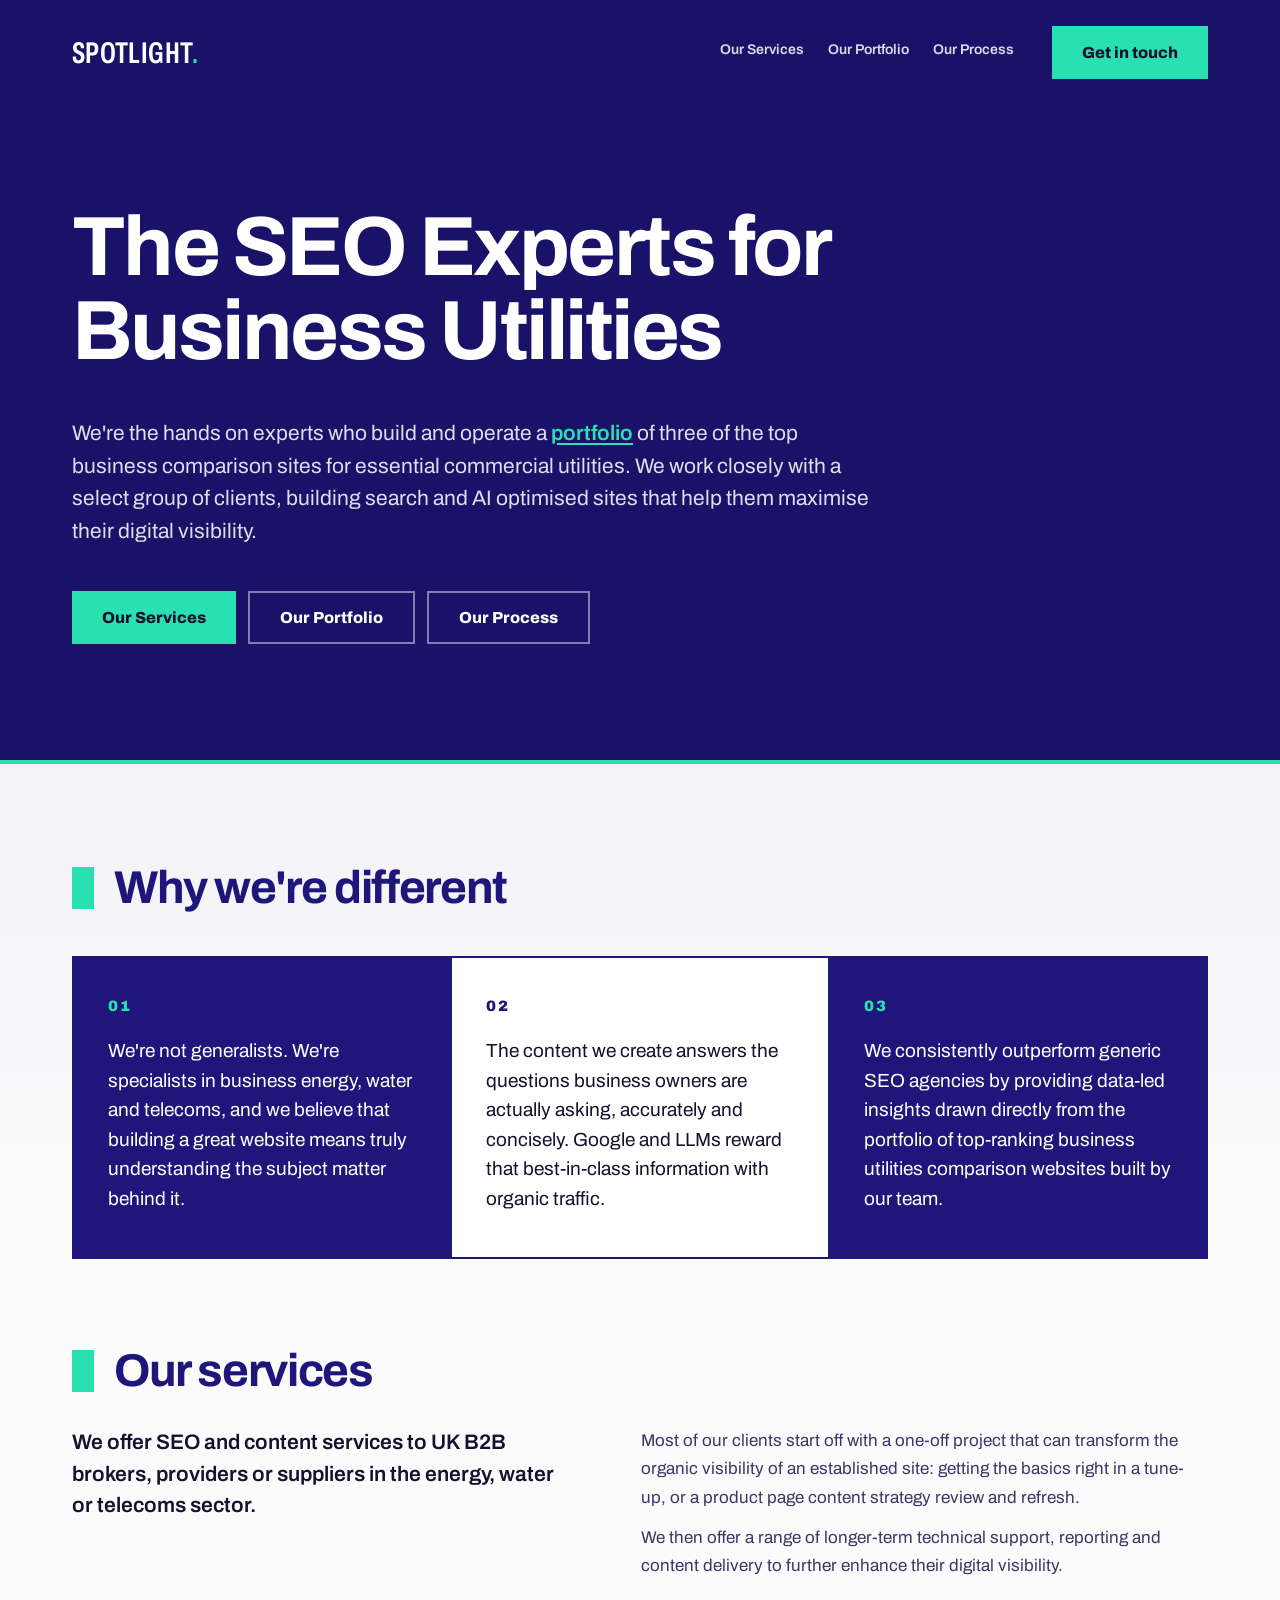
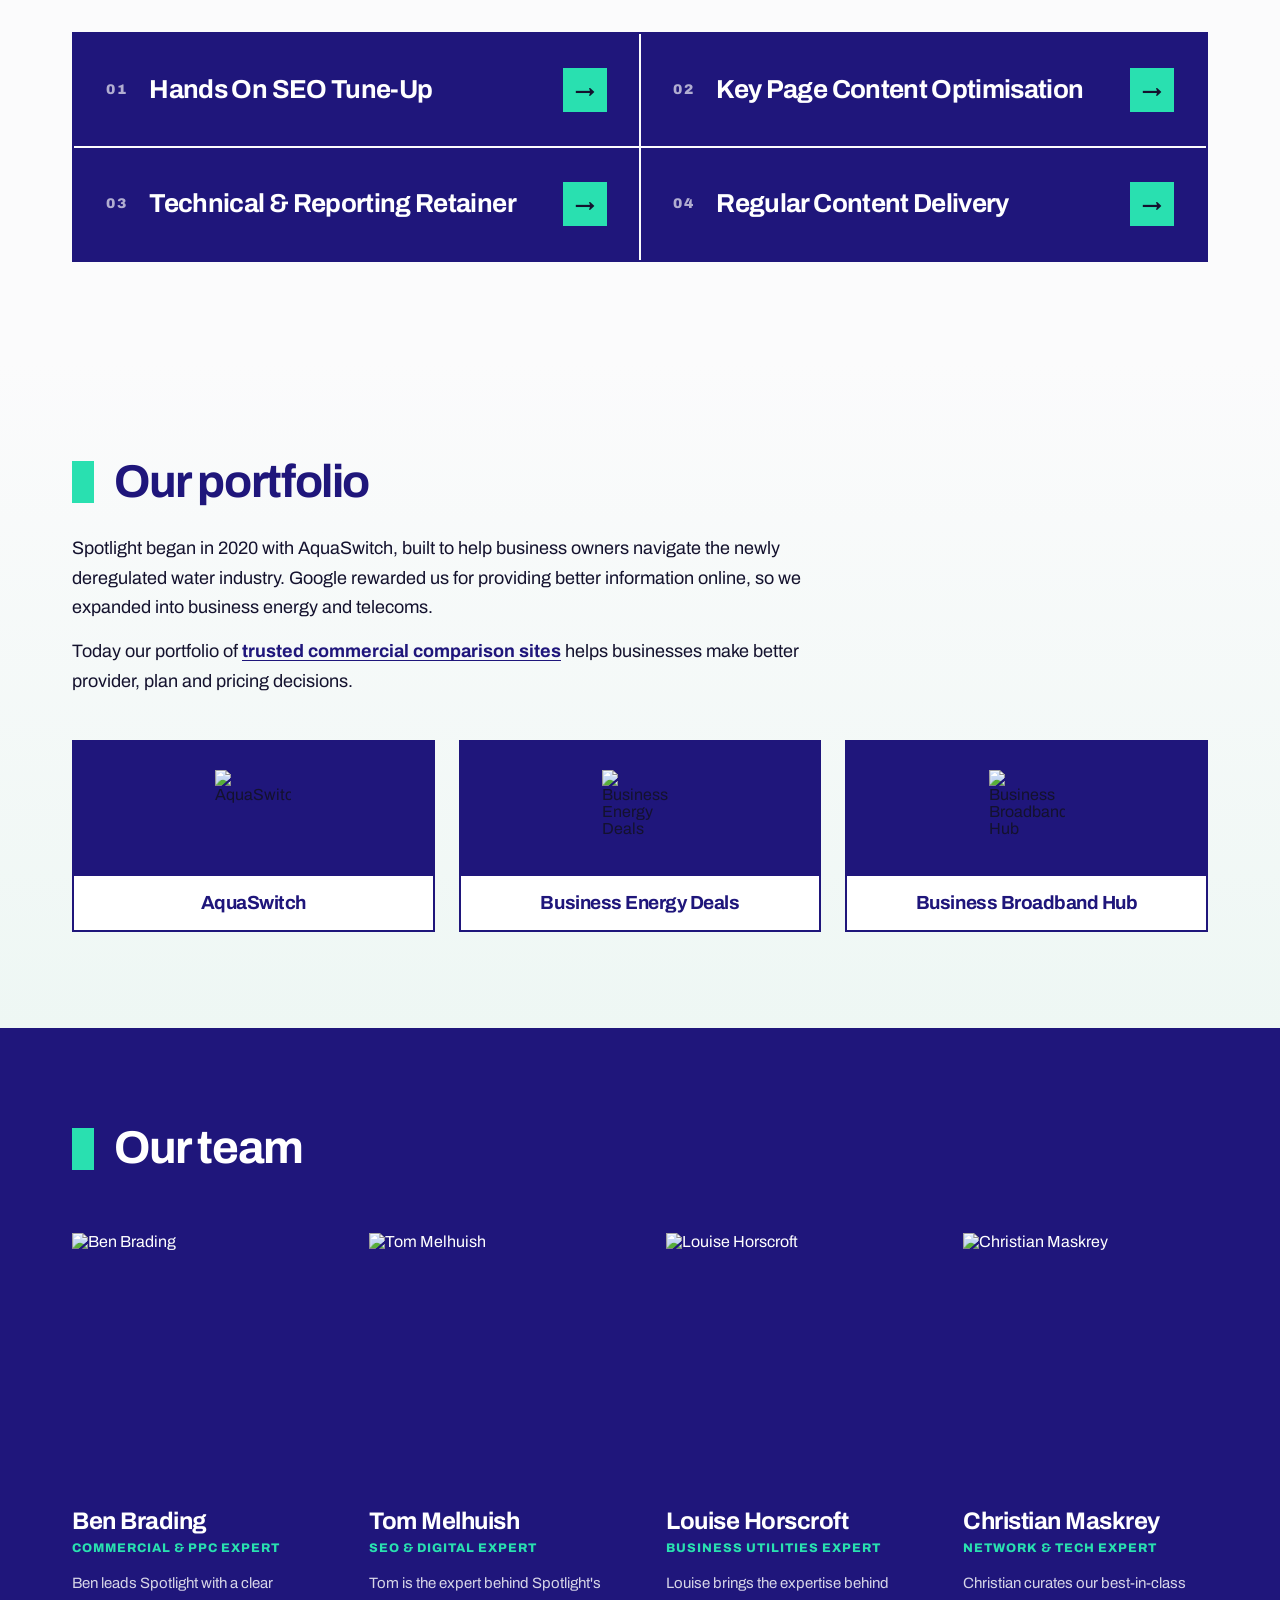
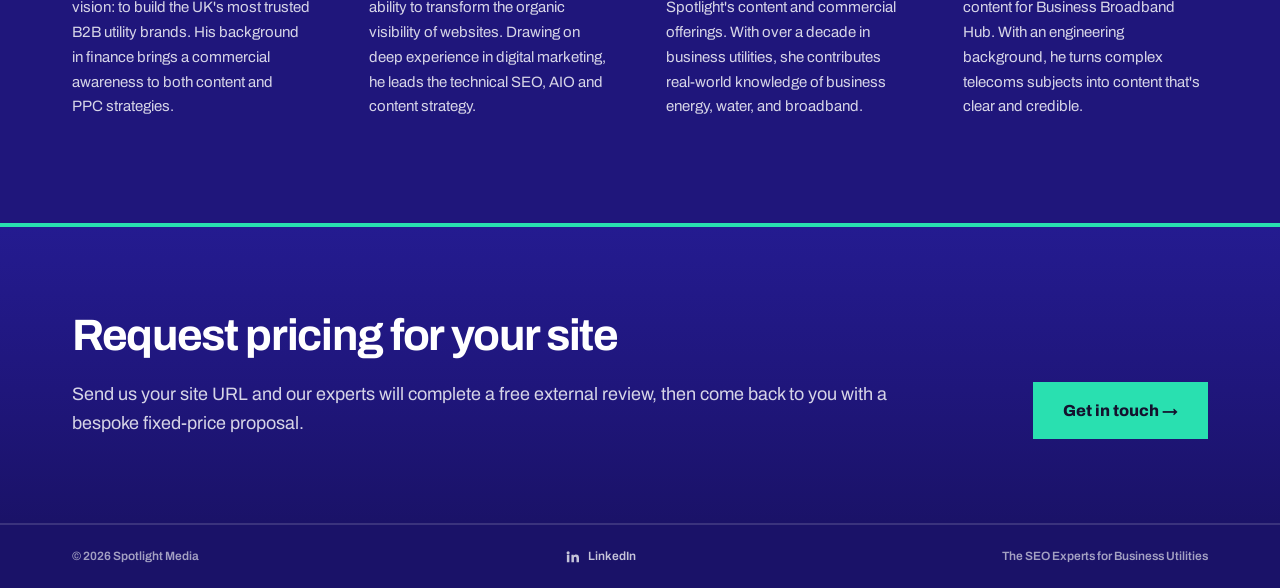
==== commit 00b80eb1: "Update shared footer CTA copy and add supporting paragraph Replace "Let's talk about your organic vi" ====
--- a/webflow/homepage/index.html
+++ b/webflow/homepage/index.html
@@ -29,7 +29,7 @@
   <nav class="nav">
     <a href="/" class="logo">SPOTLIGHT<span class="logo__dot">.</span></a>
 
-    <input type="checkbox" id="nav-toggle" class="nav-toggle-input">
+    <input type="checkbox" id="nav-toggle" class="nav-toggle-input" aria-label="Toggle menu">
     <label for="nav-toggle" class="nav-toggle-label" aria-label="Toggle menu"><span></span><span></span><span></span></label>
 
     <ul class="nav-menu">
@@ -159,7 +159,10 @@
   <div class="rule"></div>
 
   <div class="cta-band">
-    <h2 class="cta-band__heading">Let's talk about your organic visibility.</h2>
+    <div class="cta-band__content">
+      <h2 class="cta-band__heading">Request pricing for your site</h2>
+      <p class="cta-band__body">Send us your site URL and our experts will complete a free external review, then come back to you with a bespoke fixed-price proposal.</p>
+    </div>
     <a class="btn btn--mint btn--footer-cta" href="https://www.spotlightmedia.io/contact-us">Get in touch →</a>
   </div>
 
--- a/webflow/homepage/global.css
+++ b/webflow/homepage/global.css
@@ -56,8 +56,9 @@
 .logo:hover{color:#fff}
 .logo__dot{color:var(--mint)}
 
-.nav-menu{display:flex;align-items:center;gap:38px;font-size:14px;font-weight:600;list-style:none;margin:0;padding:0}
+.nav-menu{display:flex;align-items:center;gap:24px;font-size:14px;font-weight:600;list-style:none;margin:0;padding:0}
 .nav-menu li{display:flex}
+.nav-menu li:last-child{margin-left:14px}
 
 .nav-link{color:rgba(255,255,255,.85);text-decoration:none;padding-bottom:4px;border-bottom:2px solid transparent;transition:border-color .18s,color .18s}
 .nav-link:hover,.nav-link:focus-visible{color:var(--mint);border-bottom-color:var(--mint)}
@@ -65,7 +66,7 @@
 .nav-dropdown{position:relative;display:flex;align-items:center}
 /* Hidden checkbox drives the mobile tap-to-open state; hover/focus-within drive desktop. */
 .dropdown-toggle-input{position:absolute;opacity:0;pointer-events:none}
-.dropdown-toggle-label{cursor:pointer}
+.dropdown-toggle-label{cursor:pointer;margin:0}
 .dropdown-list{position:absolute;top:100%;left:-20px;padding-top:20px;min-width:300px;opacity:0;visibility:hidden;transform:translateY(-6px);transition:opacity .16s,transform .16s,visibility .16s}
 .nav-dropdown:hover .dropdown-list,
 .nav-dropdown:focus-within .dropdown-list,
@@ -176,8 +177,8 @@
   .nav-menu li{padding:16px 40px;border-top:1px solid rgba(255,255,255,.14)}
   .nav-menu li:first-child{border-top:none}
   .nav-dropdown{flex-direction:column;align-items:flex-start;width:100%}
-  .dropdown-list{position:static;padding-top:12px;min-width:0;opacity:1;visibility:visible;transform:none;max-height:0;overflow:hidden;transition:max-height .18s ease;width:100%}
-  .dropdown-toggle-input:checked ~ .dropdown-list{max-height:260px}
+  .dropdown-list{position:static;padding-top:0;min-width:0;opacity:1;visibility:visible;transform:none;max-height:0;overflow:hidden;transition:max-height .18s ease,padding-top .18s ease;width:100%}
+  .dropdown-toggle-input:checked ~ .dropdown-list{max-height:260px;padding-top:12px}
   .dropdown-panel{border:none;box-shadow:none}
   .dropdown-link{padding:12px 0;border-top:1px solid rgba(20,18,46,.08)}
   .nav-menu .btn{width:100%;padding:14px 20px}
@@ -324,4 +325,5 @@
 .cta-band--light{background:linear-gradient(180deg,var(--page) 0%,var(--mint-wash) 100%);color:var(--ink)}
 .cta-band__content{max-width:820px}
 .cta-band__heading--on-light{color:var(--navy)}
-.cta-band__body{margin:20px 0 0;font-size:18px;line-height:1.65;color:rgba(20,18,46,.82)}
+.cta-band__body{margin:20px 0 0;font-size:18px;line-height:1.65;color:rgba(255,255,255,.82)}
+.cta-band--light .cta-band__body{color:rgba(20,18,46,.82)}
